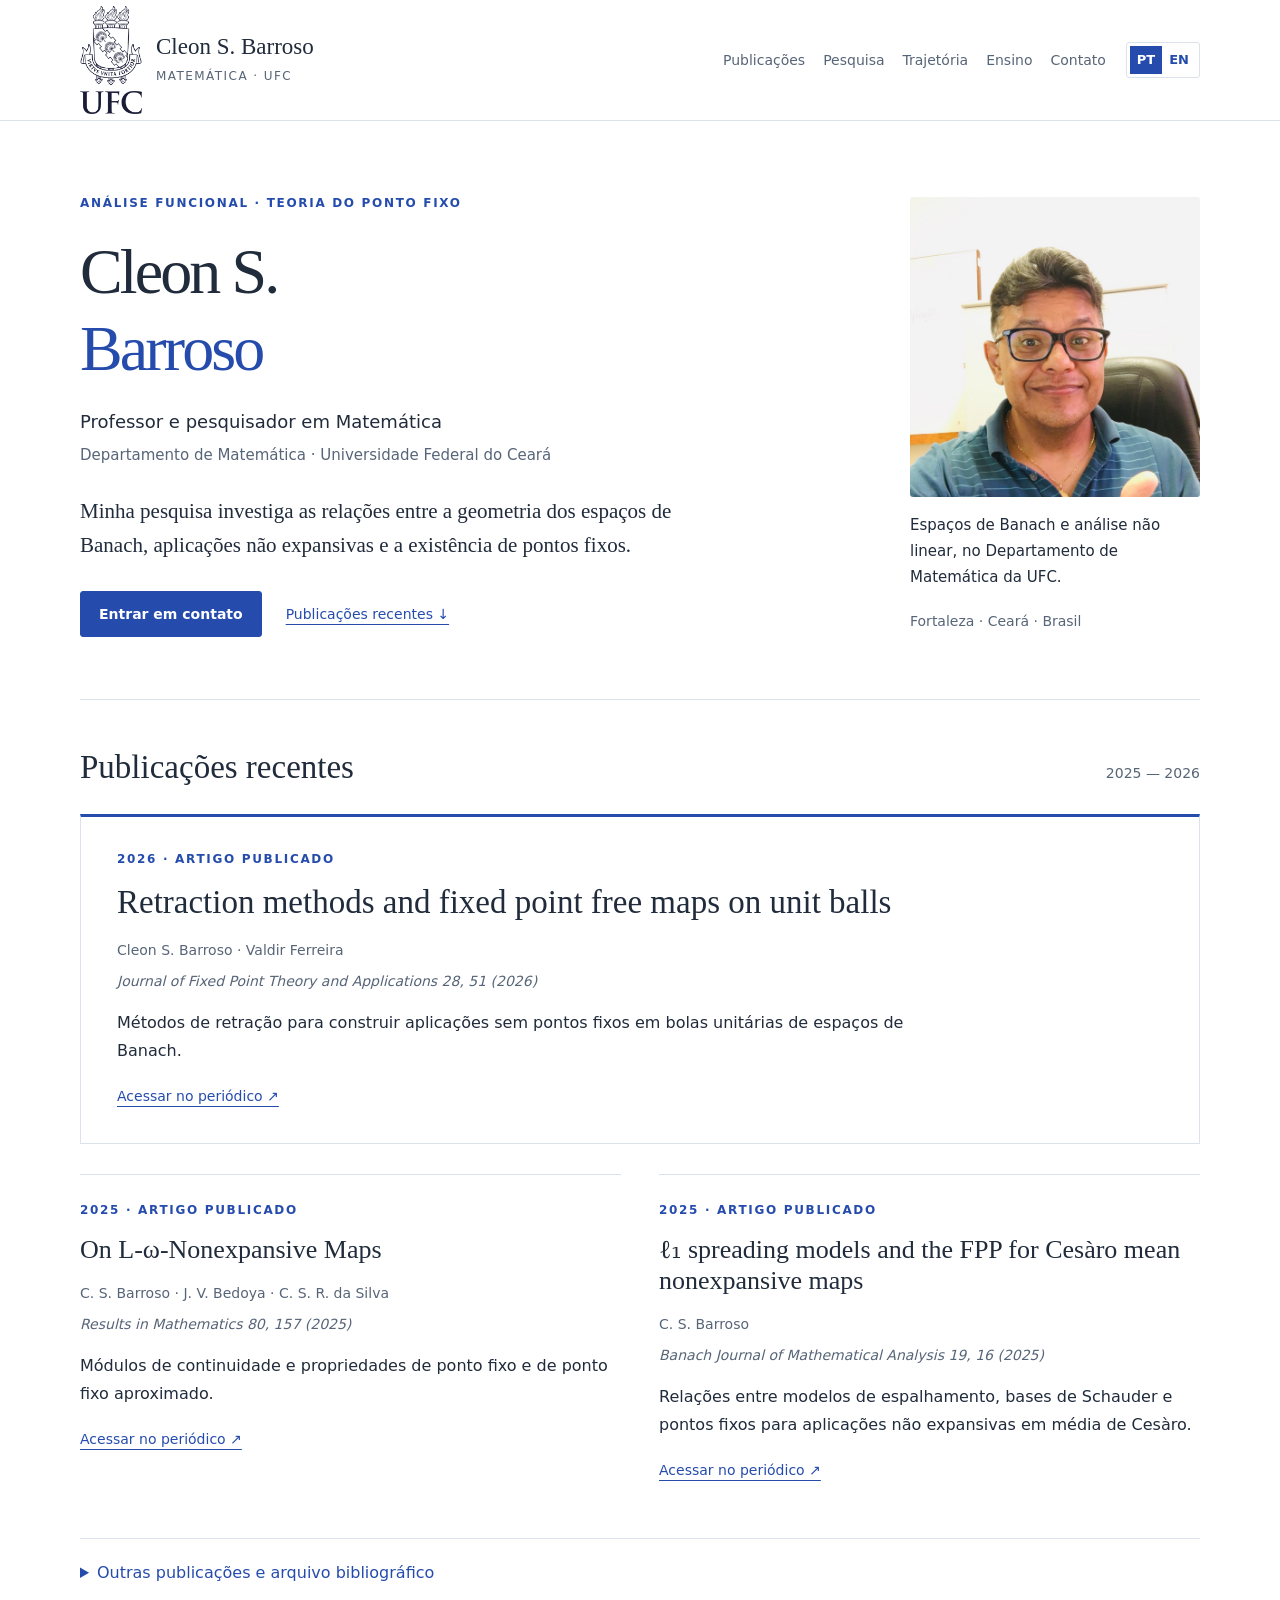
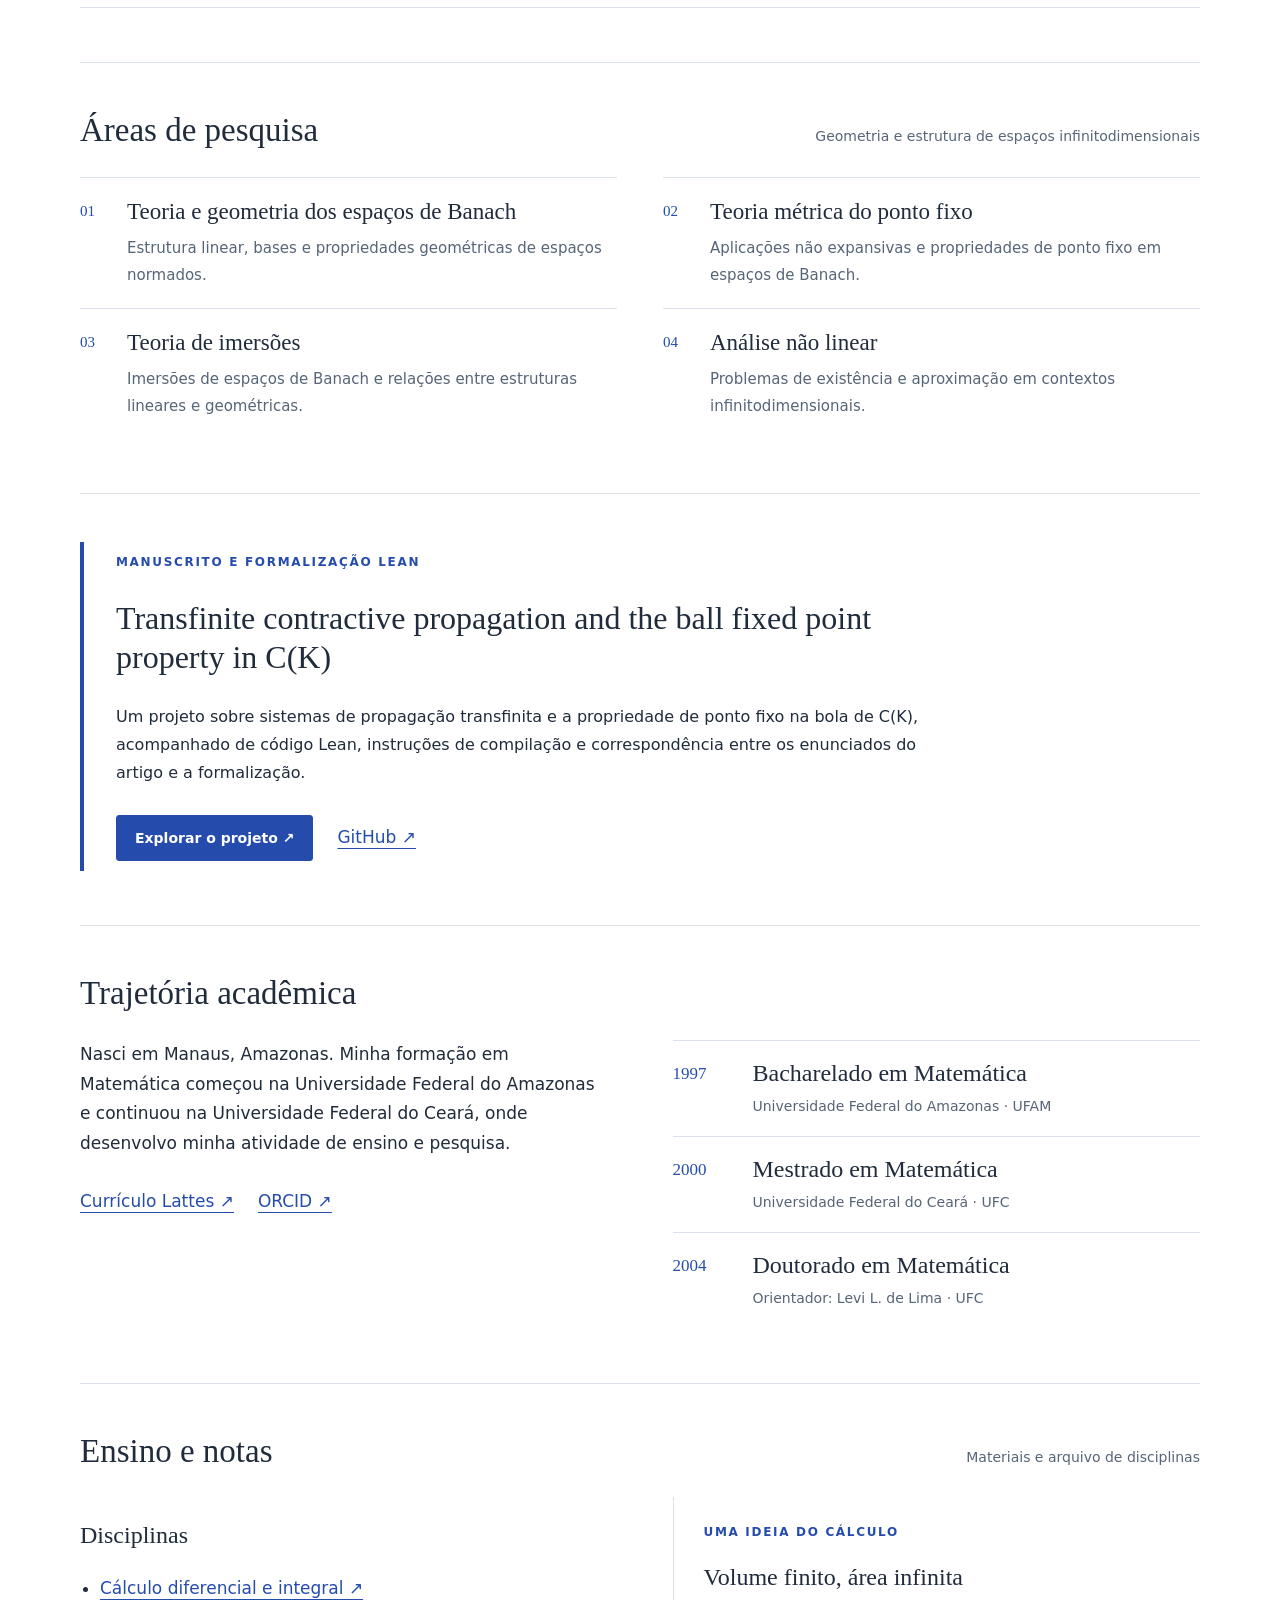
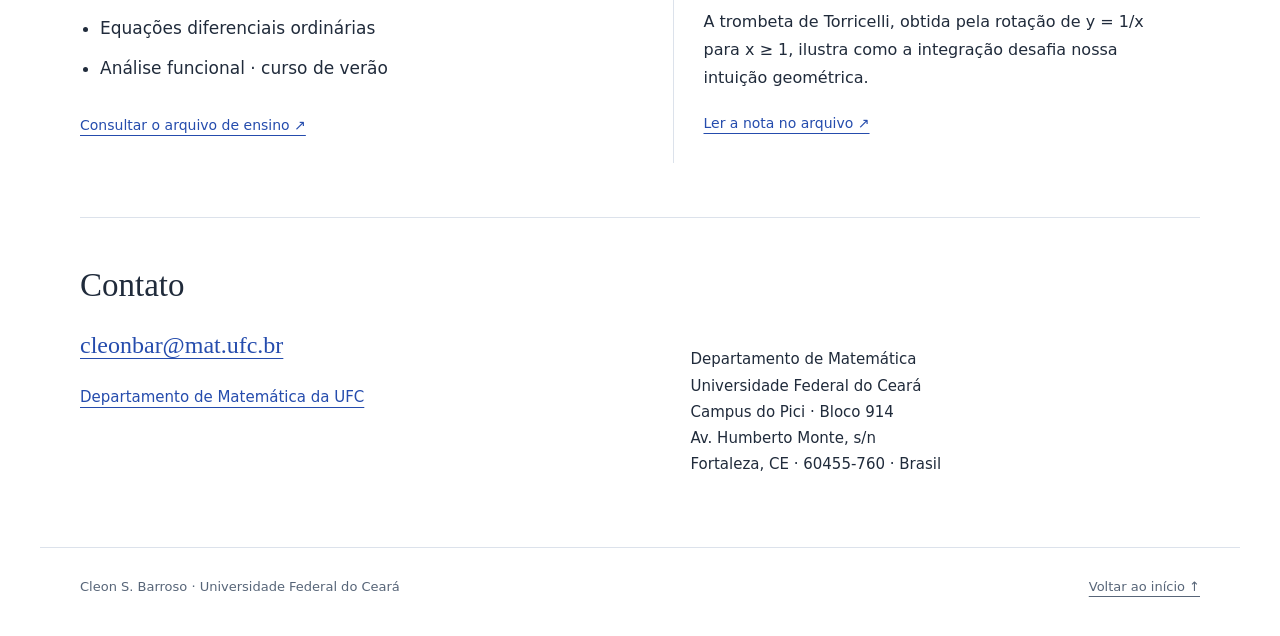
==== index.html @ ca0d613f "Publish bilingual academic homepage" ====
<!doctype html>
<html lang="pt-BR"><head><meta charset="utf-8"><meta name="viewport" content="width=device-width,initial-scale=1">
<title>Cleon S. Barroso · Universidade Federal do Ceará</title><meta name="description" content="Minha pesquisa investiga as relações entre a geometria dos espaços de Banach, aplicações não expansivas e a existência de pontos fixos."><meta name="color-scheme" content="light">
<link rel="icon" type="image/svg+xml" href="data:image/svg+xml,%3Csvg xmlns='http://www.w3.org/2000/svg' viewBox='0 0 64 64'%3E%3Crect width='64' height='64' rx='4' fill='%23254cad'/%3E%3Ctext x='32' y='46' text-anchor='middle' font-family='Georgia,serif' font-size='44' fill='white'%3EC%3C/text%3E%3C/svg%3E">
<link rel="stylesheet" href="styles.css"></head><body id="top"><a class="skip" href="#main">Ir para o conteúdo</a>
<header class="site-header"><div class="wrap header-inner"><a class="brand" href="#top"><img class="ufc-crest" src="ufc-official.png" alt="Brasão da Universidade Federal do Ceará" width="448" height="783"><span><strong>Cleon S. Barroso</strong><small>MATEMÁTICA · UFC</small></span></a><div class="nav-group"><nav aria-label="Navegação principal"><a href="#publications">Publicações</a><a href="#research">Pesquisa</a><a href="#about">Trajetória</a><a href="#teaching">Ensino</a><a href="#contact">Contato</a></nav><div class="languages" aria-label="Idioma"><a href="index.html" lang="pt" hreflang="pt" aria-current="page" >PT</a><a href="en.html" lang="en" hreflang="en" >EN</a></div></div></div></header>
<main class="wrap" id="main"><section class="hero"><div><p class="eyebrow">Análise funcional · Teoria do ponto fixo</p><h1>Cleon S.<br><span class="surname">Barroso</span></h1><p class="role">Professor e pesquisador em Matemática</p><p class="affiliation">Departamento de Matemática · Universidade Federal do Ceará</p><p class="intro">Minha pesquisa investiga as relações entre a geometria dos espaços de Banach, aplicações não expansivas e a existência de pontos fixos.</p><div class="actions"><a class="button primary" href="mailto:cleonbar@mat.ufc.br">Entrar em contato</a><a class="text-link" href="#publications">Publicações recentes ↓</a></div></div><aside class="profile-aside"><img class="portrait" src="portrait.jpg" width="1280" height="1654" alt="Cleon S. Barroso"><p class="portrait-caption">Espaços de Banach e análise não linear, no Departamento de Matemática da UFC.</p><p class="location">Fortaleza · Ceará · Brasil</p></aside></section>
<section class="section" id="publications"><div class="section-top"><h2>Publicações recentes</h2><p>2025 — 2026</p></div><div class="papers"><article class="paper lead-paper"><p class="eyebrow">2026 · Artigo publicado</p><h3 lang="en"><a href="https://doi.org/10.1007/s11784-026-01310-x">Retraction methods and fixed point free maps on unit balls</a></h3><p class="authors">Cleon S. Barroso · Valdir Ferreira</p><p class="journal">Journal of Fixed Point Theory and Applications 28, 51 (2026)</p><p class="paper-description">Métodos de retração para construir aplicações sem pontos fixos em bolas unitárias de espaços de Banach.</p><a class="text-link" href="https://doi.org/10.1007/s11784-026-01310-x">Acessar no periódico ↗</a></article><article class="paper "><p class="eyebrow">2025 · Artigo publicado</p><h3 lang="en"><a href="https://doi.org/10.1007/s00025-025-02475-6">On L-ω-Nonexpansive Maps</a></h3><p class="authors">C. S. Barroso · J. V. Bedoya · C. S. R. da Silva</p><p class="journal">Results in Mathematics 80, 157 (2025)</p><p class="paper-description">Módulos de continuidade e propriedades de ponto fixo e de ponto fixo aproximado.</p><a class="text-link" href="https://doi.org/10.1007/s00025-025-02475-6">Acessar no periódico ↗</a></article><article class="paper "><p class="eyebrow">2025 · Artigo publicado</p><h3 lang="en"><a href="https://doi.org/10.1007/s43037-025-00405-w">ℓ₁ spreading models and the FPP for Cesàro mean nonexpansive maps</a></h3><p class="authors">C. S. Barroso</p><p class="journal">Banach Journal of Mathematical Analysis 19, 16 (2025)</p><p class="paper-description">Relações entre modelos de espalhamento, bases de Schauder e pontos fixos para aplicações não expansivas em média de Cesàro.</p><a class="text-link" href="https://doi.org/10.1007/s43037-025-00405-w">Acessar no periódico ↗</a></article></div><details class="archive"><summary>Outras publicações e arquivo bibliográfico</summary><div class="archive-body"><p lang="en"><strong>Hölder-contractive mappings, nonlinear extension problem and fixed point free results.</strong><br>Cleon S. Barroso · Journal of Mathematical Analysis and Applications 528, 127521 (2023).</p><p lang="en"><strong>Basis selection and fixed point results for affine mappings.</strong><br>Cleon S. Barroso · Torrey M. Gallagher · Journal of Fixed Point Theory and Applications 24, 67 (2022).</p><p lang="en"><strong>Isometric embedding of Banach spaces under optimal projection constants.</strong><br>Cleon S. Barroso · Bulletin des Sciences Mathématiques 168, 102968 (2021).</p><p lang="en"><strong>Weak compactness and fixed point property for affine bi-Lipschitz maps.</strong><br>Cleon S. Barroso · Valdir Ferreira · Journal of Mathematical Analysis and Applications 494, 124647 (2021).</p><div class="actions"><a href="https://pgmat.ufc.br/en/publications/">Registro de publicações da UFC ↗</a><a href="https://sites.google.com/a/mat.ufc.br/cleon-s-barroso/home/Publications/selected-papers">Publicações selecionadas · arquivo anterior ↗</a></div></div></details></section>
<section class="section" id="research"><div class="section-top"><h2>Áreas de pesquisa</h2><p>Geometria e estrutura de espaços infinitodimensionais</p></div><div class="research-grid"><article class="research-item"><span class="number">01</span><div><h3>Teoria e geometria dos espaços de Banach</h3><p>Estrutura linear, bases e propriedades geométricas de espaços normados.</p></div></article><article class="research-item"><span class="number">02</span><div><h3>Teoria métrica do ponto fixo</h3><p>Aplicações não expansivas e propriedades de ponto fixo em espaços de Banach.</p></div></article><article class="research-item"><span class="number">03</span><div><h3>Teoria de imersões</h3><p>Imersões de espaços de Banach e relações entre estruturas lineares e geométricas.</p></div></article><article class="research-item"><span class="number">04</span><div><h3>Análise não linear</h3><p>Problemas de existência e aproximação em contextos infinitodimensionais.</p></div></article></div></section>
<section class="section" id="projects"><div class="project"><p class="eyebrow">Manuscrito e formalização Lean</p><h2 lang="en">Transfinite contractive propagation and the ball fixed point property in C(K)</h2><p>Um projeto sobre sistemas de propagação transfinita e a propriedade de ponto fixo na bola de C(K), acompanhado de código Lean, instruções de compilação e correspondência entre os enunciados do artigo e a formalização.</p><div class="actions"><a class="button primary" href="https://cleon-sb.github.io/ball-fixed-point-property-ck-spaces/">Explorar o projeto ↗</a><a href="https://github.com/Cleon-SB/ball-fixed-point-property-ck-spaces">GitHub ↗</a></div></div></section>
<section class="section" id="about"><div class="section-top"><h2>Trajetória acadêmica</h2></div><div class="about-grid"><div><p class="bio">Nasci em Manaus, Amazonas. Minha formação em Matemática começou na Universidade Federal do Amazonas e continuou na Universidade Federal do Ceará, onde desenvolvo minha atividade de ensino e pesquisa.</p><div class="actions"><a href="https://sites.google.com/a/mat.ufc.br/cleon-s-barroso/home/cv">Currículo Lattes ↗</a><a href="https://orcid.org/0000-0003-2401-9200">ORCID ↗</a></div></div><div><div class="degree"><span>1997</span><div><h3>Bacharelado em Matemática</h3><p>Universidade Federal do Amazonas · UFAM</p></div></div><div class="degree"><span>2000</span><div><h3>Mestrado em Matemática</h3><p>Universidade Federal do Ceará · UFC</p></div></div><div class="degree"><span>2004</span><div><h3>Doutorado em Matemática</h3><p>Orientador: Levi L. de Lima · UFC</p></div></div></div></div></section>
<section class="section" id="teaching"><div class="section-top"><h2>Ensino e notas</h2><p>Materiais e arquivo de disciplinas</p></div><div class="about-grid"><div><h3>Disciplinas</h3><ul class="courses"><li><a href="https://sites.google.com/a/mat.ufc.br/cleon-s-barroso/home/Teaching/integral-and-differential-calculus">Cálculo diferencial e integral ↗</a></li><li>Equações diferenciais ordinárias</li><li>Análise funcional · curso de verão</li></ul><a class="text-link" href="https://sites.google.com/a/mat.ufc.br/cleon-s-barroso/home/Teaching">Consultar o arquivo de ensino ↗</a></div><div class="teaching-note"><p class="eyebrow">Uma ideia do cálculo</p><h3>Volume finito, área infinita</h3><p>A trombeta de Torricelli, obtida pela rotação de y = 1/x para x ≥ 1, ilustra como a integração desafia nossa intuição geométrica.</p><a class="text-link" href="https://sites.google.com/a/mat.ufc.br/cleon-s-barroso/home/Teaching">Ler a nota no arquivo ↗</a></div></div></section>
<section class="section" id="contact"><div class="section-top"><h2>Contato</h2></div><div class="contact-grid"><div><h3><a href="mailto:cleonbar@mat.ufc.br">cleonbar@mat.ufc.br</a></h3><p><a href="https://matematica.ufc.br/">Departamento de Matemática da UFC</a></p></div><p>Departamento de Matemática<br>Universidade Federal do Ceará<br>Campus do Pici · Bloco 914<br>Av. Humberto Monte, s/n<br>Fortaleza, CE · 60455-760 · Brasil</p></div></section></main>
<footer class="wrap footer"><p>Cleon S. Barroso · Universidade Federal do Ceará</p><a href="#top">Voltar ao início ↑</a></footer></body></html>
---- styles.css ----
:root{--blue:#254cad;--ink:#202b3b;--muted:#576578;--line:#dce2eb;--wash:#f5f7fb;--serif:Georgia,'Times New Roman',serif;--sans:system-ui,-apple-system,'Segoe UI',sans-serif}*{box-sizing:border-box}html{scroll-behavior:smooth;scroll-padding-top:2rem}body{margin:0;color:var(--ink);background:#fff;font:17px/1.75 var(--sans)}a{color:var(--blue);text-underline-offset:5px;text-decoration-thickness:1px}a:hover{text-decoration-thickness:2px}a:focus-visible,button:focus-visible,summary:focus-visible{outline:3px solid #b47715;outline-offset:5px}button,input{font:inherit}.skip{position:absolute;top:-100px;left:20px;background:white;z-index:20;padding:12px}.skip:focus{top:10px}.wrap{max-width:1200px;margin:auto;padding-inline:40px}.site-header{border-top:5px solid var(--blue);border-bottom:1px solid var(--line)}.header-inner{display:flex;align-items:center;justify-content:space-between;gap:30px;min-height:108px}.brand{color:var(--ink);text-decoration:none;display:flex;align-items:center;gap:14px}.monogram{display:grid;place-items:center;width:44px;height:48px;background:var(--blue);color:#fff;font:24px var(--serif)}.brand strong{font:23px/1.2 var(--serif);display:block}.brand small{display:block;font-size:12px;color:var(--muted);letter-spacing:.12em;margin-top:6px}.nav-group,nav{display:flex;align-items:center;gap:26px}nav a{font-size:14px;text-decoration:none;color:var(--muted)}nav a:hover{color:var(--blue)}.languages{display:flex;gap:0;border:1px solid var(--line);padding:3px;border-radius:3px}.languages a{font-size:13px;font-weight:600;text-decoration:none;padding:3px 7px}.languages a[aria-current=page]{background:var(--blue);color:white}.hero{display:grid;grid-template-columns:minmax(0,1fr) 290px;gap:70px;align-items:center;padding-block:72px 62px}.eyebrow{font-size:12px;letter-spacing:.14em;text-transform:uppercase;color:var(--blue);margin:0 0 20px;font-weight:600}h1,h2,h3{font-family:var(--serif);font-weight:400;line-height:1.2}h1{font-size:clamp(2.8rem,5vw,4.5rem);letter-spacing:-.045em;margin:0 0 18px;max-width:700px}h1 .surname{color:var(--blue)}.role{font-size:18px;margin-bottom:5px}.affiliation{color:var(--muted);font-size:15px;margin-top:0}.intro{font:21px/1.6 var(--serif);max-width:620px;margin:27px 0}.actions{display:flex;flex-wrap:wrap;gap:16px 24px;align-items:center;margin-top:28px}.button{display:inline-flex;align-items:center;gap:12px;border:1px solid var(--blue);padding:10px 18px;text-decoration:none;border-radius:3px;font-size:14px;font-weight:600}.button.primary{background:var(--blue);color:white}.text-link{font-size:14px}.profile-aside{border-left:1px solid var(--line);padding-left:28px}.profile-aside .location{font-size:14px;color:var(--muted);margin:18px 0 0}.profile-aside h2{font-size:25px;line-height:1.4;color:var(--blue)}.profile-aside p{font-size:15px}.section{border-top:1px solid var(--line);padding-block:48px 54px}.section-top{display:flex;align-items:baseline;justify-content:space-between;gap:24px;margin-bottom:26px}.section-top h2{font-size:33px;margin:0}.section-top p{font-size:14px;color:var(--muted);margin:0}.research-grid{display:grid;grid-template-columns:1fr 1fr;gap:0 46px}.research-item{display:grid;grid-template-columns:35px 1fr;gap:12px;padding:20px 0;border-top:1px solid var(--line)}.research-item .number{font:15px var(--serif);color:var(--blue);padding-top:5px}.research-item h3{font-size:23px;margin:0 0 10px}.research-item p{font-size:15px;color:var(--muted);margin:0}.contact-grid{display:grid;grid-template-columns:1.1fr 1fr;gap:50px}.contact-grid h3{font-size:24px;margin-top:0}.contact-grid p{font-size:15px}.footer{border-top:1px solid var(--line);padding-block:28px 38px;display:flex;justify-content:space-between;gap:24px;font-size:13px;color:var(--muted)}.footer p{margin:0}.footer a{color:var(--muted)}
@media(max-width:1000px){.header-inner{align-items:flex-start;padding-block:24px}.nav-group{align-items:flex-end;gap:20px}nav{gap:17px;flex-wrap:wrap;justify-content:flex-end}.hero{gap:35px;grid-template-columns:minmax(0,1fr) 240px}.wrap{padding-inline:30px}}
@media(max-width:700px){.wrap{padding-inline:22px}.header-inner{flex-direction:column;gap:24px}.nav-group{width:100%;justify-content:space-between;align-items:center;gap:12px}nav{gap:9px 17px;justify-content:flex-start}.brand strong{font-size:22px}.hero{grid-template-columns:1fr;padding-block:42px;gap:24px}h1{font-size:3rem}.intro{font-size:20px}.profile-aside{padding:20px 0 0;border-left:0;border-top:1px solid var(--line)}.research-grid,.contact-grid{grid-template-columns:1fr;gap:20px}.section-top{display:block}.section-top h2{font-size:29px;margin-bottom:10px}.section{padding-block:35px}.footer{flex-direction:column;gap:8px}}
.portrait{width:100%;height:300px;object-fit:cover;object-position:center 36%;display:block;border-radius:3px}.profile-aside{border:0;padding:0}.portrait-caption{margin-bottom:0}.papers{display:grid;grid-template-columns:1fr 1fr;gap:30px 38px}.paper{padding:25px 0;border-top:1px solid var(--line)}.paper h3{font-size:26px;margin:0 0 16px}.paper h3 a{text-decoration:none;color:var(--ink)}.paper h3 a:hover{color:var(--blue);text-decoration:underline}.paper .eyebrow{margin-bottom:13px}.lead-paper{grid-column:1/-1;background:var(--wash);border-top:3px solid var(--blue);padding:32px 36px}.lead-paper h3{font-size:33px;max-width:800px}.authors,.journal{font-size:14px;margin:6px 0;color:var(--muted)}.journal{font-style:italic}.paper-description{font-size:16px;max-width:790px}.archive{margin-top:28px;border-block:1px solid var(--line)}.archive summary{padding:20px 0;cursor:pointer;color:var(--blue);font-size:16px}.archive-body{font-size:15px;padding:0 0 25px}.archive-body>p{padding-bottom:16px;border-bottom:1px solid var(--line)}.project{border-left:4px solid var(--blue);padding:10px 32px}.project h2{font-size:32px;max-width:850px}.project>p:not(.eyebrow){max-width:850px;font-size:16px}.about-grid{display:grid;grid-template-columns:1fr 1fr;gap:65px}.bio{margin-top:0}.degree{display:grid;grid-template-columns:60px 1fr;gap:20px;border-top:1px solid var(--line);padding:18px 0}.degree>span{color:var(--blue);font-family:var(--serif)}.degree h3{font-size:22px;margin:0 0 6px}.degree p{font-size:14px;color:var(--muted);margin:0}.courses{padding-left:20px}.courses li{padding-bottom:10px}.about-grid h3{font-size:24px}.teaching-note{background:var(--wash);padding:25px 30px}.teaching-note h3{margin:12px 0}.teaching-note p:not(.eyebrow){font-size:16px}.header-inner{gap:20px}nav{gap:18px}.nav-group{gap:20px}
@media(max-width:1000px){.header-inner{flex-wrap:wrap}.nav-group{width:100%;justify-content:space-between}.about-grid{gap:30px}}
@media(max-width:700px){.papers,.about-grid{grid-template-columns:1fr}.lead-paper{padding:24px}.lead-paper h3{font-size:27px}.paper h3{font-size:25px}.portrait{max-width:220px;height:240px}.profile-aside{display:none}.project{padding:5px 20px}.project h2{font-size:27px}.nav-group{align-items:flex-start}.contact-grid h3{font-size:21px}.languages{flex-shrink:0}}
:root{--wash:#fff}.site-header{border-top:0;background:#fff}.ufc-crest{width:62px;height:auto;display:block;}.header-inner{min-height:120px}.lead-paper{background:#fff;border:1px solid var(--line);border-top:3px solid var(--blue)}.teaching-note{background:#fff;border-left:1px solid var(--line)}
@media(prefers-reduced-motion:reduce){html{scroll-behavior:auto}}@media print{.site-header,.languages,.actions{display:none}.wrap{max-width:none;padding:0}.section{break-inside:avoid}.hero{padding-block:0 24px}a{color:inherit}}
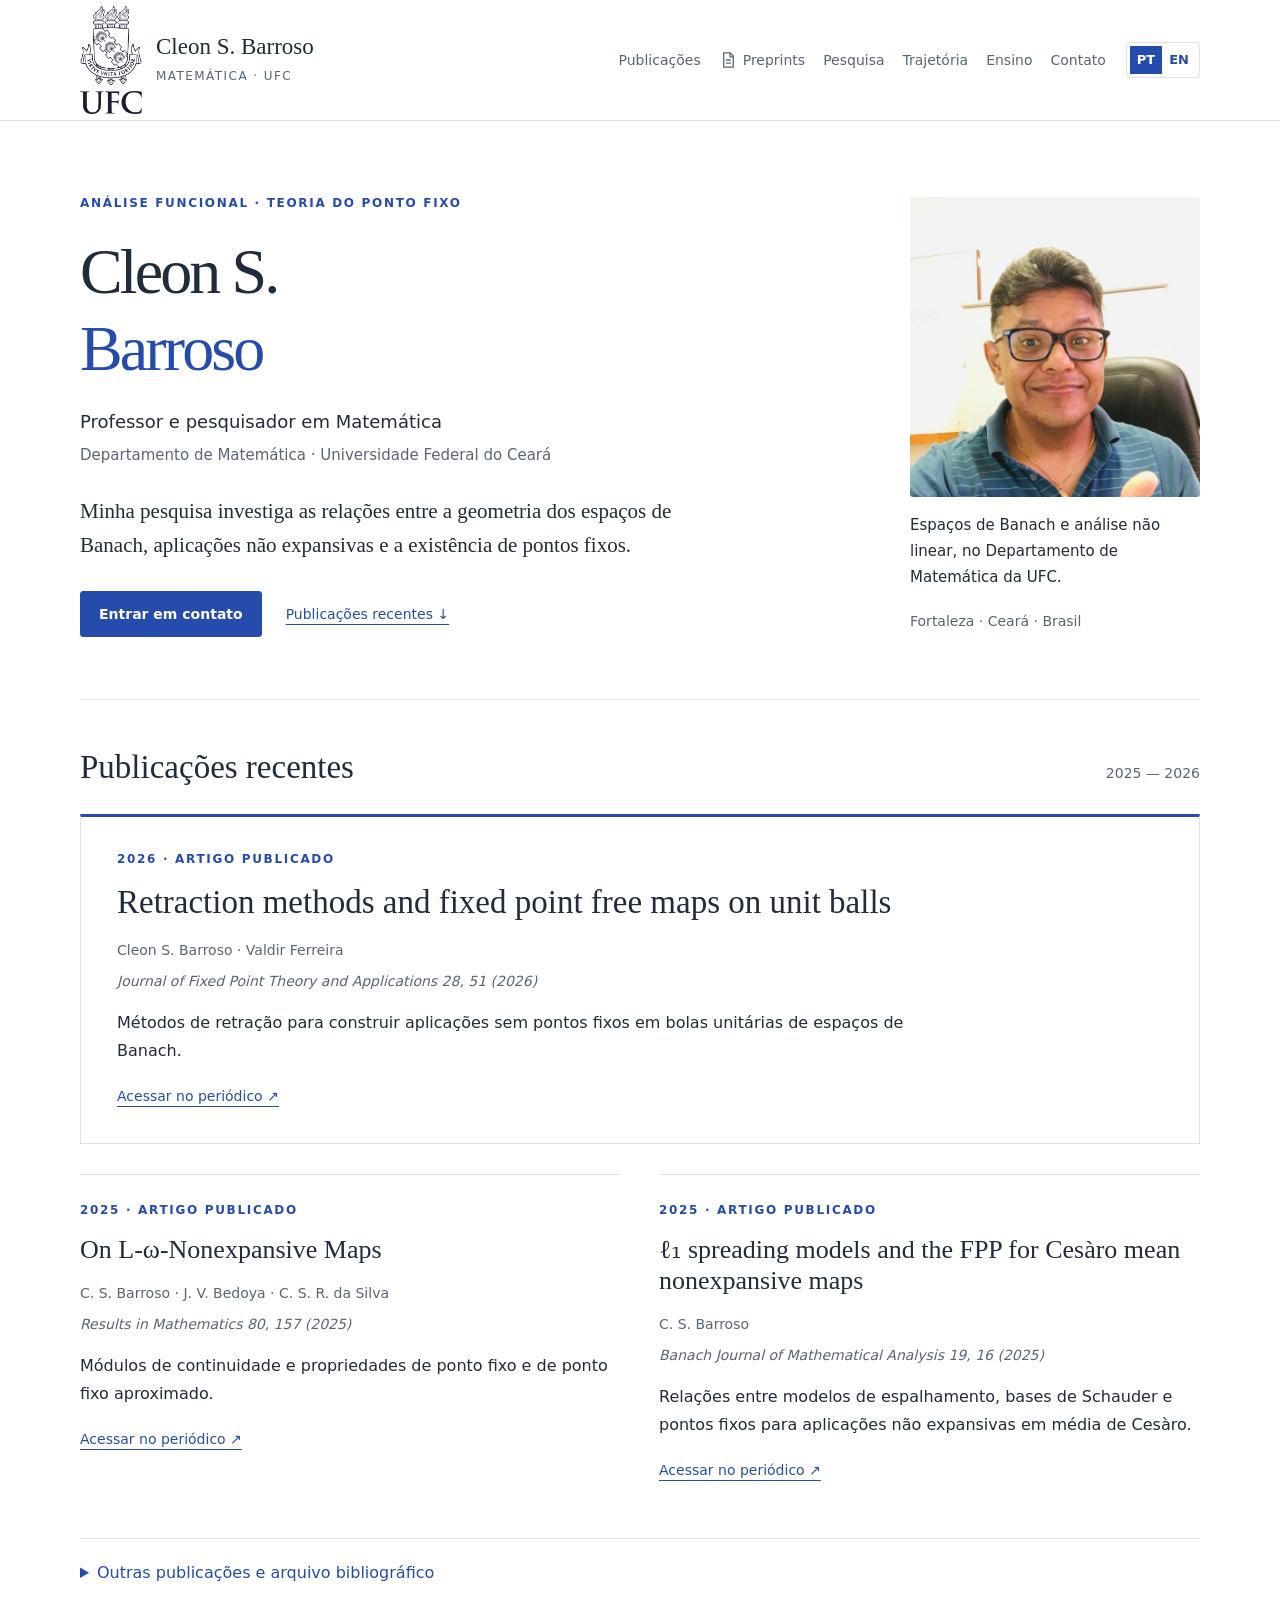
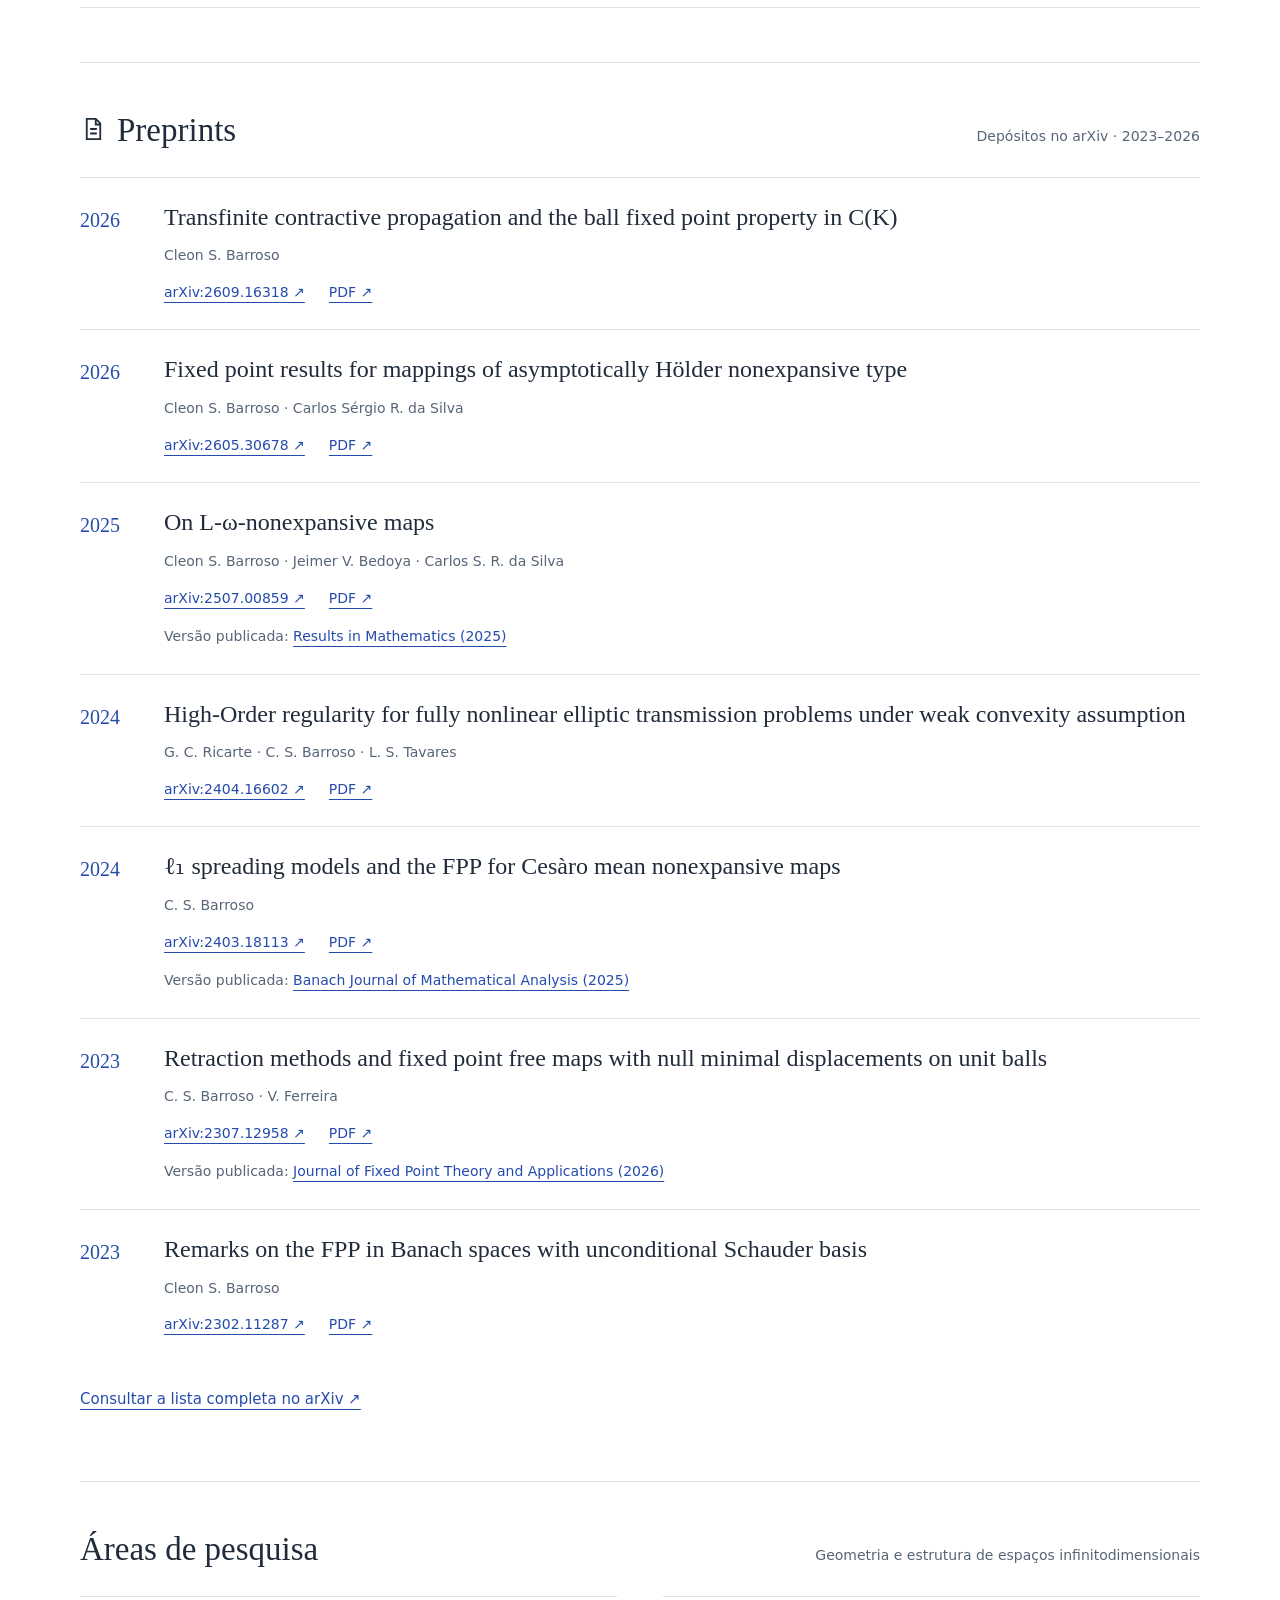
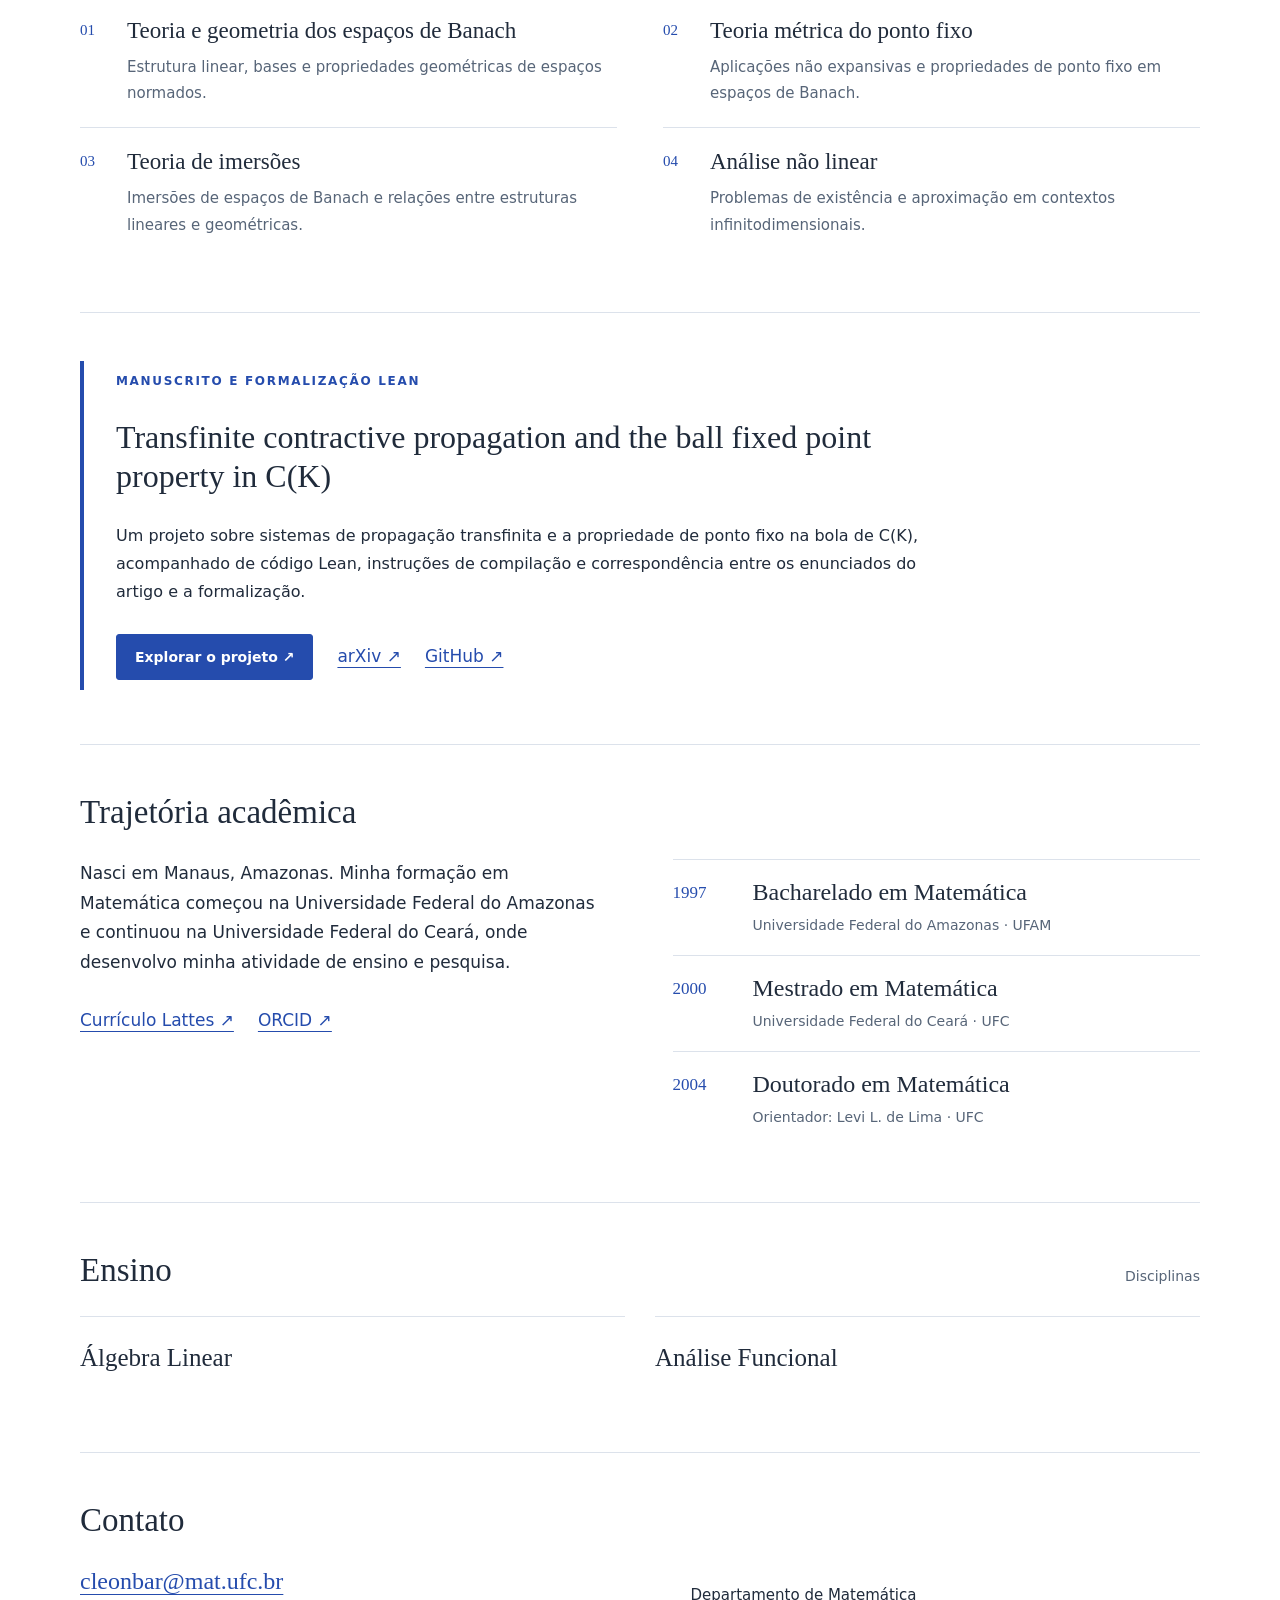
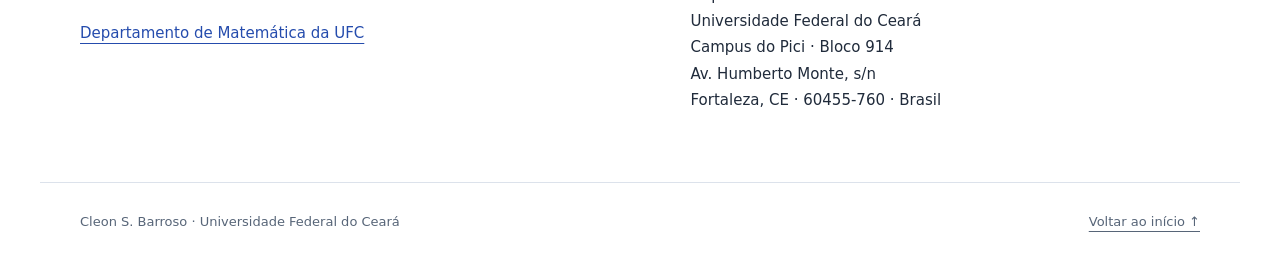
==== commit 0c72d187: "Update courses, add arXiv preprints and remove legacy-site links" ====
--- a/index.html
+++ b/index.html
@@ -3,12 +3,13 @@
 <title>Cleon S. Barroso · Universidade Federal do Ceará</title><meta name="description" content="Minha pesquisa investiga as relações entre a geometria dos espaços de Banach, aplicações não expansivas e a existência de pontos fixos."><meta name="color-scheme" content="light">
 <link rel="icon" type="image/svg+xml" href="data:image/svg+xml,%3Csvg xmlns='http://www.w3.org/2000/svg' viewBox='0 0 64 64'%3E%3Crect width='64' height='64' rx='4' fill='%23254cad'/%3E%3Ctext x='32' y='46' text-anchor='middle' font-family='Georgia,serif' font-size='44' fill='white'%3EC%3C/text%3E%3C/svg%3E">
 <link rel="stylesheet" href="styles.css"></head><body id="top"><a class="skip" href="#main">Ir para o conteúdo</a>
-<header class="site-header"><div class="wrap header-inner"><a class="brand" href="#top"><img class="ufc-crest" src="ufc-official.png" alt="Brasão da Universidade Federal do Ceará" width="448" height="783"><span><strong>Cleon S. Barroso</strong><small>MATEMÁTICA · UFC</small></span></a><div class="nav-group"><nav aria-label="Navegação principal"><a href="#publications">Publicações</a><a href="#research">Pesquisa</a><a href="#about">Trajetória</a><a href="#teaching">Ensino</a><a href="#contact">Contato</a></nav><div class="languages" aria-label="Idioma"><a href="index.html" lang="pt" hreflang="pt" aria-current="page" >PT</a><a href="en.html" lang="en" hreflang="en" >EN</a></div></div></div></header>
+<header class="site-header"><div class="wrap header-inner"><a class="brand" href="#top"><img class="ufc-crest" src="ufc-official.png" alt="Brasão da Universidade Federal do Ceará" width="448" height="783"><span><strong>Cleon S. Barroso</strong><small>MATEMÁTICA · UFC</small></span></a><div class="nav-group"><nav aria-label="Navegação principal"><a href="#publications">Publicações</a><a class="preprint-nav" href="#preprints"><svg class="preprint-icon" viewBox="0 0 24 24" fill="none" stroke="currentColor" stroke-width="1.6" aria-hidden="true"><path d="M6 3h8l4 4v14H6z"/><path d="M14 3v5h4M9 12h6M9 16h6"/></svg>Preprints</a><a href="#research">Pesquisa</a><a href="#about">Trajetória</a><a href="#teaching">Ensino</a><a href="#contact">Contato</a></nav><div class="languages" aria-label="Idioma"><a href="index.html" lang="pt" hreflang="pt" aria-current="page" >PT</a><a href="en.html" lang="en" hreflang="en" >EN</a></div></div></div></header>
 <main class="wrap" id="main"><section class="hero"><div><p class="eyebrow">Análise funcional · Teoria do ponto fixo</p><h1>Cleon S.<br><span class="surname">Barroso</span></h1><p class="role">Professor e pesquisador em Matemática</p><p class="affiliation">Departamento de Matemática · Universidade Federal do Ceará</p><p class="intro">Minha pesquisa investiga as relações entre a geometria dos espaços de Banach, aplicações não expansivas e a existência de pontos fixos.</p><div class="actions"><a class="button primary" href="mailto:cleonbar@mat.ufc.br">Entrar em contato</a><a class="text-link" href="#publications">Publicações recentes ↓</a></div></div><aside class="profile-aside"><img class="portrait" src="portrait.jpg" width="1280" height="1654" alt="Cleon S. Barroso"><p class="portrait-caption">Espaços de Banach e análise não linear, no Departamento de Matemática da UFC.</p><p class="location">Fortaleza · Ceará · Brasil</p></aside></section>
-<section class="section" id="publications"><div class="section-top"><h2>Publicações recentes</h2><p>2025 — 2026</p></div><div class="papers"><article class="paper lead-paper"><p class="eyebrow">2026 · Artigo publicado</p><h3 lang="en"><a href="https://doi.org/10.1007/s11784-026-01310-x">Retraction methods and fixed point free maps on unit balls</a></h3><p class="authors">Cleon S. Barroso · Valdir Ferreira</p><p class="journal">Journal of Fixed Point Theory and Applications 28, 51 (2026)</p><p class="paper-description">Métodos de retração para construir aplicações sem pontos fixos em bolas unitárias de espaços de Banach.</p><a class="text-link" href="https://doi.org/10.1007/s11784-026-01310-x">Acessar no periódico ↗</a></article><article class="paper "><p class="eyebrow">2025 · Artigo publicado</p><h3 lang="en"><a href="https://doi.org/10.1007/s00025-025-02475-6">On L-ω-Nonexpansive Maps</a></h3><p class="authors">C. S. Barroso · J. V. Bedoya · C. S. R. da Silva</p><p class="journal">Results in Mathematics 80, 157 (2025)</p><p class="paper-description">Módulos de continuidade e propriedades de ponto fixo e de ponto fixo aproximado.</p><a class="text-link" href="https://doi.org/10.1007/s00025-025-02475-6">Acessar no periódico ↗</a></article><article class="paper "><p class="eyebrow">2025 · Artigo publicado</p><h3 lang="en"><a href="https://doi.org/10.1007/s43037-025-00405-w">ℓ₁ spreading models and the FPP for Cesàro mean nonexpansive maps</a></h3><p class="authors">C. S. Barroso</p><p class="journal">Banach Journal of Mathematical Analysis 19, 16 (2025)</p><p class="paper-description">Relações entre modelos de espalhamento, bases de Schauder e pontos fixos para aplicações não expansivas em média de Cesàro.</p><a class="text-link" href="https://doi.org/10.1007/s43037-025-00405-w">Acessar no periódico ↗</a></article></div><details class="archive"><summary>Outras publicações e arquivo bibliográfico</summary><div class="archive-body"><p lang="en"><strong>Hölder-contractive mappings, nonlinear extension problem and fixed point free results.</strong><br>Cleon S. Barroso · Journal of Mathematical Analysis and Applications 528, 127521 (2023).</p><p lang="en"><strong>Basis selection and fixed point results for affine mappings.</strong><br>Cleon S. Barroso · Torrey M. Gallagher · Journal of Fixed Point Theory and Applications 24, 67 (2022).</p><p lang="en"><strong>Isometric embedding of Banach spaces under optimal projection constants.</strong><br>Cleon S. Barroso · Bulletin des Sciences Mathématiques 168, 102968 (2021).</p><p lang="en"><strong>Weak compactness and fixed point property for affine bi-Lipschitz maps.</strong><br>Cleon S. Barroso · Valdir Ferreira · Journal of Mathematical Analysis and Applications 494, 124647 (2021).</p><div class="actions"><a href="https://pgmat.ufc.br/en/publications/">Registro de publicações da UFC ↗</a><a href="https://sites.google.com/a/mat.ufc.br/cleon-s-barroso/home/Publications/selected-papers">Publicações selecionadas · arquivo anterior ↗</a></div></div></details></section>
+<section class="section" id="publications"><div class="section-top"><h2>Publicações recentes</h2><p>2025 — 2026</p></div><div class="papers"><article class="paper lead-paper"><p class="eyebrow">2026 · Artigo publicado</p><h3 lang="en"><a href="https://doi.org/10.1007/s11784-026-01310-x">Retraction methods and fixed point free maps on unit balls</a></h3><p class="authors">Cleon S. Barroso · Valdir Ferreira</p><p class="journal">Journal of Fixed Point Theory and Applications 28, 51 (2026)</p><p class="paper-description">Métodos de retração para construir aplicações sem pontos fixos em bolas unitárias de espaços de Banach.</p><a class="text-link" href="https://doi.org/10.1007/s11784-026-01310-x">Acessar no periódico ↗</a></article><article class="paper "><p class="eyebrow">2025 · Artigo publicado</p><h3 lang="en"><a href="https://doi.org/10.1007/s00025-025-02475-6">On L-ω-Nonexpansive Maps</a></h3><p class="authors">C. S. Barroso · J. V. Bedoya · C. S. R. da Silva</p><p class="journal">Results in Mathematics 80, 157 (2025)</p><p class="paper-description">Módulos de continuidade e propriedades de ponto fixo e de ponto fixo aproximado.</p><a class="text-link" href="https://doi.org/10.1007/s00025-025-02475-6">Acessar no periódico ↗</a></article><article class="paper "><p class="eyebrow">2025 · Artigo publicado</p><h3 lang="en"><a href="https://doi.org/10.1007/s43037-025-00405-w">ℓ₁ spreading models and the FPP for Cesàro mean nonexpansive maps</a></h3><p class="authors">C. S. Barroso</p><p class="journal">Banach Journal of Mathematical Analysis 19, 16 (2025)</p><p class="paper-description">Relações entre modelos de espalhamento, bases de Schauder e pontos fixos para aplicações não expansivas em média de Cesàro.</p><a class="text-link" href="https://doi.org/10.1007/s43037-025-00405-w">Acessar no periódico ↗</a></article></div><details class="archive"><summary>Outras publicações e arquivo bibliográfico</summary><div class="archive-body"><p lang="en"><strong>Hölder-contractive mappings, nonlinear extension problem and fixed point free results.</strong><br>Cleon S. Barroso · Journal of Mathematical Analysis and Applications 528, 127521 (2023).</p><p lang="en"><strong>Basis selection and fixed point results for affine mappings.</strong><br>Cleon S. Barroso · Torrey M. Gallagher · Journal of Fixed Point Theory and Applications 24, 67 (2022).</p><p lang="en"><strong>Isometric embedding of Banach spaces under optimal projection constants.</strong><br>Cleon S. Barroso · Bulletin des Sciences Mathématiques 168, 102968 (2021).</p><p lang="en"><strong>Weak compactness and fixed point property for affine bi-Lipschitz maps.</strong><br>Cleon S. Barroso · Valdir Ferreira · Journal of Mathematical Analysis and Applications 494, 124647 (2021).</p><div class="actions"><a href="https://pgmat.ufc.br/en/publications/">Registro de publicações da UFC ↗</a></div></div></details></section>
+<section class="section" id="preprints"><div class="section-top"><h2><svg class="preprint-icon" viewBox="0 0 24 24" fill="none" stroke="currentColor" stroke-width="1.6" aria-hidden="true"><path d="M6 3h8l4 4v14H6z"/><path d="M14 3v5h4M9 12h6M9 16h6"/></svg>Preprints</h2><p>Depósitos no arXiv · 2023–2026</p></div><div class="preprint-list"><article class="preprint-entry"><span class="preprint-year">2026</span><div><h3 lang="en"><a href="https://arxiv.org/abs/2609.16318">Transfinite contractive propagation and the ball fixed point property in C(K)</a></h3><p class="authors">Cleon S. Barroso</p><div class="preprint-links"><a href="https://arxiv.org/abs/2609.16318">arXiv:2609.16318 ↗</a><a href="https://arxiv.org/pdf/2609.16318" aria-label="PDF: Transfinite contractive propagation and the ball fixed point property in C(K)">PDF ↗</a></div></div></article><article class="preprint-entry"><span class="preprint-year">2026</span><div><h3 lang="en"><a href="https://arxiv.org/abs/2605.30678">Fixed point results for mappings of asymptotically Hölder nonexpansive type</a></h3><p class="authors">Cleon S. Barroso · Carlos Sérgio R. da Silva</p><div class="preprint-links"><a href="https://arxiv.org/abs/2605.30678">arXiv:2605.30678 ↗</a><a href="https://arxiv.org/pdf/2605.30678" aria-label="PDF: Fixed point results for mappings of asymptotically Hölder nonexpansive type">PDF ↗</a></div></div></article><article class="preprint-entry"><span class="preprint-year">2025</span><div><h3 lang="en"><a href="https://arxiv.org/abs/2507.00859">On L-ω-nonexpansive maps</a></h3><p class="authors">Cleon S. Barroso · Jeimer V. Bedoya · Carlos S. R. da Silva</p><div class="preprint-links"><a href="https://arxiv.org/abs/2507.00859">arXiv:2507.00859 ↗</a><a href="https://arxiv.org/pdf/2507.00859" aria-label="PDF: On L-ω-nonexpansive maps">PDF ↗</a></div><p class="preprint-status">Versão publicada: <a href="https://doi.org/10.1007/s00025-025-02475-6">Results in Mathematics (2025)</a></p></div></article><article class="preprint-entry"><span class="preprint-year">2024</span><div><h3 lang="en"><a href="https://arxiv.org/abs/2404.16602">High-Order regularity for fully nonlinear elliptic transmission problems under weak convexity assumption</a></h3><p class="authors">G. C. Ricarte · C. S. Barroso · L. S. Tavares</p><div class="preprint-links"><a href="https://arxiv.org/abs/2404.16602">arXiv:2404.16602 ↗</a><a href="https://arxiv.org/pdf/2404.16602" aria-label="PDF: High-Order regularity for fully nonlinear elliptic transmission problems under weak convexity assumption">PDF ↗</a></div></div></article><article class="preprint-entry"><span class="preprint-year">2024</span><div><h3 lang="en"><a href="https://arxiv.org/abs/2403.18113">ℓ₁ spreading models and the FPP for Cesàro mean nonexpansive maps</a></h3><p class="authors">C. S. Barroso</p><div class="preprint-links"><a href="https://arxiv.org/abs/2403.18113">arXiv:2403.18113 ↗</a><a href="https://arxiv.org/pdf/2403.18113" aria-label="PDF: ℓ₁ spreading models and the FPP for Cesàro mean nonexpansive maps">PDF ↗</a></div><p class="preprint-status">Versão publicada: <a href="https://doi.org/10.1007/s43037-025-00405-w">Banach Journal of Mathematical Analysis (2025)</a></p></div></article><article class="preprint-entry"><span class="preprint-year">2023</span><div><h3 lang="en"><a href="https://arxiv.org/abs/2307.12958">Retraction methods and fixed point free maps with null minimal displacements on unit balls</a></h3><p class="authors">C. S. Barroso · V. Ferreira</p><div class="preprint-links"><a href="https://arxiv.org/abs/2307.12958">arXiv:2307.12958 ↗</a><a href="https://arxiv.org/pdf/2307.12958" aria-label="PDF: Retraction methods and fixed point free maps with null minimal displacements on unit balls">PDF ↗</a></div><p class="preprint-status">Versão publicada: <a href="https://doi.org/10.1007/s11784-026-01310-x">Journal of Fixed Point Theory and Applications (2026)</a></p></div></article><article class="preprint-entry"><span class="preprint-year">2023</span><div><h3 lang="en"><a href="https://arxiv.org/abs/2302.11287">Remarks on the FPP in Banach spaces with unconditional Schauder basis</a></h3><p class="authors">Cleon S. Barroso</p><div class="preprint-links"><a href="https://arxiv.org/abs/2302.11287">arXiv:2302.11287 ↗</a><a href="https://arxiv.org/pdf/2302.11287" aria-label="PDF: Remarks on the FPP in Banach spaces with unconditional Schauder basis">PDF ↗</a></div></div></article></div><p class="preprint-more"><a href="https://arxiv.org/search/?searchtype=author&amp;query=Barroso%2C+C+S&amp;abstracts=show&amp;order=-announced_date_first&amp;size=50">Consultar a lista completa no arXiv ↗</a></p></section>
 <section class="section" id="research"><div class="section-top"><h2>Áreas de pesquisa</h2><p>Geometria e estrutura de espaços infinitodimensionais</p></div><div class="research-grid"><article class="research-item"><span class="number">01</span><div><h3>Teoria e geometria dos espaços de Banach</h3><p>Estrutura linear, bases e propriedades geométricas de espaços normados.</p></div></article><article class="research-item"><span class="number">02</span><div><h3>Teoria métrica do ponto fixo</h3><p>Aplicações não expansivas e propriedades de ponto fixo em espaços de Banach.</p></div></article><article class="research-item"><span class="number">03</span><div><h3>Teoria de imersões</h3><p>Imersões de espaços de Banach e relações entre estruturas lineares e geométricas.</p></div></article><article class="research-item"><span class="number">04</span><div><h3>Análise não linear</h3><p>Problemas de existência e aproximação em contextos infinitodimensionais.</p></div></article></div></section>
-<section class="section" id="projects"><div class="project"><p class="eyebrow">Manuscrito e formalização Lean</p><h2 lang="en">Transfinite contractive propagation and the ball fixed point property in C(K)</h2><p>Um projeto sobre sistemas de propagação transfinita e a propriedade de ponto fixo na bola de C(K), acompanhado de código Lean, instruções de compilação e correspondência entre os enunciados do artigo e a formalização.</p><div class="actions"><a class="button primary" href="https://cleon-sb.github.io/ball-fixed-point-property-ck-spaces/">Explorar o projeto ↗</a><a href="https://github.com/Cleon-SB/ball-fixed-point-property-ck-spaces">GitHub ↗</a></div></div></section>
-<section class="section" id="about"><div class="section-top"><h2>Trajetória acadêmica</h2></div><div class="about-grid"><div><p class="bio">Nasci em Manaus, Amazonas. Minha formação em Matemática começou na Universidade Federal do Amazonas e continuou na Universidade Federal do Ceará, onde desenvolvo minha atividade de ensino e pesquisa.</p><div class="actions"><a href="https://sites.google.com/a/mat.ufc.br/cleon-s-barroso/home/cv">Currículo Lattes ↗</a><a href="https://orcid.org/0000-0003-2401-9200">ORCID ↗</a></div></div><div><div class="degree"><span>1997</span><div><h3>Bacharelado em Matemática</h3><p>Universidade Federal do Amazonas · UFAM</p></div></div><div class="degree"><span>2000</span><div><h3>Mestrado em Matemática</h3><p>Universidade Federal do Ceará · UFC</p></div></div><div class="degree"><span>2004</span><div><h3>Doutorado em Matemática</h3><p>Orientador: Levi L. de Lima · UFC</p></div></div></div></div></section>
-<section class="section" id="teaching"><div class="section-top"><h2>Ensino e notas</h2><p>Materiais e arquivo de disciplinas</p></div><div class="about-grid"><div><h3>Disciplinas</h3><ul class="courses"><li><a href="https://sites.google.com/a/mat.ufc.br/cleon-s-barroso/home/Teaching/integral-and-differential-calculus">Cálculo diferencial e integral ↗</a></li><li>Equações diferenciais ordinárias</li><li>Análise funcional · curso de verão</li></ul><a class="text-link" href="https://sites.google.com/a/mat.ufc.br/cleon-s-barroso/home/Teaching">Consultar o arquivo de ensino ↗</a></div><div class="teaching-note"><p class="eyebrow">Uma ideia do cálculo</p><h3>Volume finito, área infinita</h3><p>A trombeta de Torricelli, obtida pela rotação de y = 1/x para x ≥ 1, ilustra como a integração desafia nossa intuição geométrica.</p><a class="text-link" href="https://sites.google.com/a/mat.ufc.br/cleon-s-barroso/home/Teaching">Ler a nota no arquivo ↗</a></div></div></section>
+<section class="section" id="projects"><div class="project"><p class="eyebrow">Manuscrito e formalização Lean</p><h2 lang="en">Transfinite contractive propagation and the ball fixed point property in C(K)</h2><p>Um projeto sobre sistemas de propagação transfinita e a propriedade de ponto fixo na bola de C(K), acompanhado de código Lean, instruções de compilação e correspondência entre os enunciados do artigo e a formalização.</p><div class="actions"><a class="button primary" href="https://cleon-sb.github.io/ball-fixed-point-property-ck-spaces/">Explorar o projeto ↗</a><a href="https://arxiv.org/abs/2609.16318">arXiv ↗</a><a href="https://github.com/Cleon-SB/ball-fixed-point-property-ck-spaces">GitHub ↗</a></div></div></section>
+<section class="section" id="about"><div class="section-top"><h2>Trajetória acadêmica</h2></div><div class="about-grid"><div><p class="bio">Nasci em Manaus, Amazonas. Minha formação em Matemática começou na Universidade Federal do Amazonas e continuou na Universidade Federal do Ceará, onde desenvolvo minha atividade de ensino e pesquisa.</p><div class="actions"><a href="http://lattes.cnpq.br/7350699249432317">Currículo Lattes ↗</a><a href="https://orcid.org/0000-0003-2401-9200">ORCID ↗</a></div></div><div><div class="degree"><span>1997</span><div><h3>Bacharelado em Matemática</h3><p>Universidade Federal do Amazonas · UFAM</p></div></div><div class="degree"><span>2000</span><div><h3>Mestrado em Matemática</h3><p>Universidade Federal do Ceará · UFC</p></div></div><div class="degree"><span>2004</span><div><h3>Doutorado em Matemática</h3><p>Orientador: Levi L. de Lima · UFC</p></div></div></div></div></section>
+<section class="section" id="teaching"><div class="section-top"><h2>Ensino</h2><p>Disciplinas</p></div><ul class="course-list"><li>Álgebra Linear</li><li>Análise Funcional</li></ul></section>
 <section class="section" id="contact"><div class="section-top"><h2>Contato</h2></div><div class="contact-grid"><div><h3><a href="mailto:cleonbar@mat.ufc.br">cleonbar@mat.ufc.br</a></h3><p><a href="https://matematica.ufc.br/">Departamento de Matemática da UFC</a></p></div><p>Departamento de Matemática<br>Universidade Federal do Ceará<br>Campus do Pici · Bloco 914<br>Av. Humberto Monte, s/n<br>Fortaleza, CE · 60455-760 · Brasil</p></div></section></main>
 <footer class="wrap footer"><p>Cleon S. Barroso · Universidade Federal do Ceará</p><a href="#top">Voltar ao início ↑</a></footer></body></html>
--- a/styles.css
+++ b/styles.css
@@ -1,8 +1,11 @@
 :root{--blue:#254cad;--ink:#202b3b;--muted:#576578;--line:#dce2eb;--wash:#f5f7fb;--serif:Georgia,'Times New Roman',serif;--sans:system-ui,-apple-system,'Segoe UI',sans-serif}*{box-sizing:border-box}html{scroll-behavior:smooth;scroll-padding-top:2rem}body{margin:0;color:var(--ink);background:#fff;font:17px/1.75 var(--sans)}a{color:var(--blue);text-underline-offset:5px;text-decoration-thickness:1px}a:hover{text-decoration-thickness:2px}a:focus-visible,button:focus-visible,summary:focus-visible{outline:3px solid #b47715;outline-offset:5px}button,input{font:inherit}.skip{position:absolute;top:-100px;left:20px;background:white;z-index:20;padding:12px}.skip:focus{top:10px}.wrap{max-width:1200px;margin:auto;padding-inline:40px}.site-header{border-top:5px solid var(--blue);border-bottom:1px solid var(--line)}.header-inner{display:flex;align-items:center;justify-content:space-between;gap:30px;min-height:108px}.brand{color:var(--ink);text-decoration:none;display:flex;align-items:center;gap:14px}.monogram{display:grid;place-items:center;width:44px;height:48px;background:var(--blue);color:#fff;font:24px var(--serif)}.brand strong{font:23px/1.2 var(--serif);display:block}.brand small{display:block;font-size:12px;color:var(--muted);letter-spacing:.12em;margin-top:6px}.nav-group,nav{display:flex;align-items:center;gap:26px}nav a{font-size:14px;text-decoration:none;color:var(--muted)}nav a:hover{color:var(--blue)}.languages{display:flex;gap:0;border:1px solid var(--line);padding:3px;border-radius:3px}.languages a{font-size:13px;font-weight:600;text-decoration:none;padding:3px 7px}.languages a[aria-current=page]{background:var(--blue);color:white}.hero{display:grid;grid-template-columns:minmax(0,1fr) 290px;gap:70px;align-items:center;padding-block:72px 62px}.eyebrow{font-size:12px;letter-spacing:.14em;text-transform:uppercase;color:var(--blue);margin:0 0 20px;font-weight:600}h1,h2,h3{font-family:var(--serif);font-weight:400;line-height:1.2}h1{font-size:clamp(2.8rem,5vw,4.5rem);letter-spacing:-.045em;margin:0 0 18px;max-width:700px}h1 .surname{color:var(--blue)}.role{font-size:18px;margin-bottom:5px}.affiliation{color:var(--muted);font-size:15px;margin-top:0}.intro{font:21px/1.6 var(--serif);max-width:620px;margin:27px 0}.actions{display:flex;flex-wrap:wrap;gap:16px 24px;align-items:center;margin-top:28px}.button{display:inline-flex;align-items:center;gap:12px;border:1px solid var(--blue);padding:10px 18px;text-decoration:none;border-radius:3px;font-size:14px;font-weight:600}.button.primary{background:var(--blue);color:white}.text-link{font-size:14px}.profile-aside{border-left:1px solid var(--line);padding-left:28px}.profile-aside .location{font-size:14px;color:var(--muted);margin:18px 0 0}.profile-aside h2{font-size:25px;line-height:1.4;color:var(--blue)}.profile-aside p{font-size:15px}.section{border-top:1px solid var(--line);padding-block:48px 54px}.section-top{display:flex;align-items:baseline;justify-content:space-between;gap:24px;margin-bottom:26px}.section-top h2{font-size:33px;margin:0}.section-top p{font-size:14px;color:var(--muted);margin:0}.research-grid{display:grid;grid-template-columns:1fr 1fr;gap:0 46px}.research-item{display:grid;grid-template-columns:35px 1fr;gap:12px;padding:20px 0;border-top:1px solid var(--line)}.research-item .number{font:15px var(--serif);color:var(--blue);padding-top:5px}.research-item h3{font-size:23px;margin:0 0 10px}.research-item p{font-size:15px;color:var(--muted);margin:0}.contact-grid{display:grid;grid-template-columns:1.1fr 1fr;gap:50px}.contact-grid h3{font-size:24px;margin-top:0}.contact-grid p{font-size:15px}.footer{border-top:1px solid var(--line);padding-block:28px 38px;display:flex;justify-content:space-between;gap:24px;font-size:13px;color:var(--muted)}.footer p{margin:0}.footer a{color:var(--muted)}
 @media(max-width:1000px){.header-inner{align-items:flex-start;padding-block:24px}.nav-group{align-items:flex-end;gap:20px}nav{gap:17px;flex-wrap:wrap;justify-content:flex-end}.hero{gap:35px;grid-template-columns:minmax(0,1fr) 240px}.wrap{padding-inline:30px}}
 @media(max-width:700px){.wrap{padding-inline:22px}.header-inner{flex-direction:column;gap:24px}.nav-group{width:100%;justify-content:space-between;align-items:center;gap:12px}nav{gap:9px 17px;justify-content:flex-start}.brand strong{font-size:22px}.hero{grid-template-columns:1fr;padding-block:42px;gap:24px}h1{font-size:3rem}.intro{font-size:20px}.profile-aside{padding:20px 0 0;border-left:0;border-top:1px solid var(--line)}.research-grid,.contact-grid{grid-template-columns:1fr;gap:20px}.section-top{display:block}.section-top h2{font-size:29px;margin-bottom:10px}.section{padding-block:35px}.footer{flex-direction:column;gap:8px}}
-.portrait{width:100%;height:300px;object-fit:cover;object-position:center 36%;display:block;border-radius:3px}.profile-aside{border:0;padding:0}.portrait-caption{margin-bottom:0}.papers{display:grid;grid-template-columns:1fr 1fr;gap:30px 38px}.paper{padding:25px 0;border-top:1px solid var(--line)}.paper h3{font-size:26px;margin:0 0 16px}.paper h3 a{text-decoration:none;color:var(--ink)}.paper h3 a:hover{color:var(--blue);text-decoration:underline}.paper .eyebrow{margin-bottom:13px}.lead-paper{grid-column:1/-1;background:var(--wash);border-top:3px solid var(--blue);padding:32px 36px}.lead-paper h3{font-size:33px;max-width:800px}.authors,.journal{font-size:14px;margin:6px 0;color:var(--muted)}.journal{font-style:italic}.paper-description{font-size:16px;max-width:790px}.archive{margin-top:28px;border-block:1px solid var(--line)}.archive summary{padding:20px 0;cursor:pointer;color:var(--blue);font-size:16px}.archive-body{font-size:15px;padding:0 0 25px}.archive-body>p{padding-bottom:16px;border-bottom:1px solid var(--line)}.project{border-left:4px solid var(--blue);padding:10px 32px}.project h2{font-size:32px;max-width:850px}.project>p:not(.eyebrow){max-width:850px;font-size:16px}.about-grid{display:grid;grid-template-columns:1fr 1fr;gap:65px}.bio{margin-top:0}.degree{display:grid;grid-template-columns:60px 1fr;gap:20px;border-top:1px solid var(--line);padding:18px 0}.degree>span{color:var(--blue);font-family:var(--serif)}.degree h3{font-size:22px;margin:0 0 6px}.degree p{font-size:14px;color:var(--muted);margin:0}.courses{padding-left:20px}.courses li{padding-bottom:10px}.about-grid h3{font-size:24px}.teaching-note{background:var(--wash);padding:25px 30px}.teaching-note h3{margin:12px 0}.teaching-note p:not(.eyebrow){font-size:16px}.header-inner{gap:20px}nav{gap:18px}.nav-group{gap:20px}
+.portrait{width:100%;height:300px;object-fit:cover;object-position:center 36%;display:block;border-radius:3px}.profile-aside{border:0;padding:0}.portrait-caption{margin-bottom:0}.papers{display:grid;grid-template-columns:1fr 1fr;gap:30px 38px}.paper{padding:25px 0;border-top:1px solid var(--line)}.paper h3{font-size:26px;margin:0 0 16px}.paper h3 a{text-decoration:none;color:var(--ink)}.paper h3 a:hover{color:var(--blue);text-decoration:underline}.paper .eyebrow{margin-bottom:13px}.lead-paper{grid-column:1/-1;background:var(--wash);border-top:3px solid var(--blue);padding:32px 36px}.lead-paper h3{font-size:33px;max-width:800px}.authors,.journal{font-size:14px;margin:6px 0;color:var(--muted)}.journal{font-style:italic}.paper-description{font-size:16px;max-width:790px}.archive{margin-top:28px;border-block:1px solid var(--line)}.archive summary{padding:20px 0;cursor:pointer;color:var(--blue);font-size:16px}.archive-body{font-size:15px;padding:0 0 25px}.archive-body>p{padding-bottom:16px;border-bottom:1px solid var(--line)}.project{border-left:4px solid var(--blue);padding:10px 32px}.project h2{font-size:32px;max-width:850px}.project>p:not(.eyebrow){max-width:850px;font-size:16px}.about-grid{display:grid;grid-template-columns:1fr 1fr;gap:65px}.bio{margin-top:0}.degree{display:grid;grid-template-columns:60px 1fr;gap:20px;border-top:1px solid var(--line);padding:18px 0}.degree>span{color:var(--blue);font-family:var(--serif)}.degree h3{font-size:22px;margin:0 0 6px}.degree p{font-size:14px;color:var(--muted);margin:0}.courses{padding-left:20px}.courses li{padding-bottom:10px}.about-grid h3{font-size:24px}.header-inner{gap:20px}nav{gap:18px}.nav-group{gap:20px}
 @media(max-width:1000px){.header-inner{flex-wrap:wrap}.nav-group{width:100%;justify-content:space-between}.about-grid{gap:30px}}
 @media(max-width:700px){.papers,.about-grid{grid-template-columns:1fr}.lead-paper{padding:24px}.lead-paper h3{font-size:27px}.paper h3{font-size:25px}.portrait{max-width:220px;height:240px}.profile-aside{display:none}.project{padding:5px 20px}.project h2{font-size:27px}.nav-group{align-items:flex-start}.contact-grid h3{font-size:21px}.languages{flex-shrink:0}}
-:root{--wash:#fff}.site-header{border-top:0;background:#fff}.ufc-crest{width:62px;height:auto;display:block;}.header-inner{min-height:120px}.lead-paper{background:#fff;border:1px solid var(--line);border-top:3px solid var(--blue)}.teaching-note{background:#fff;border-left:1px solid var(--line)}
+:root{--wash:#fff}.site-header{border-top:0;background:#fff}.ufc-crest{width:62px;height:auto;display:block;}.header-inner{min-height:120px}.lead-paper{background:#fff;border:1px solid var(--line);border-top:3px solid var(--blue)}
 @media(prefers-reduced-motion:reduce){html{scroll-behavior:auto}}@media print{.site-header,.languages,.actions{display:none}.wrap{max-width:none;padding:0}.section{break-inside:avoid}.hero{padding-block:0 24px}a{color:inherit}}
+
+.preprint-icon{width:19px;height:22px;flex-shrink:0;vertical-align:-3px}.preprint-nav{display:inline-flex;align-items:center;gap:5px}.section-top h2 .preprint-icon{width:27px;height:30px;margin-right:10px}.preprint-entry{display:grid;grid-template-columns:64px minmax(0,1fr);gap:20px;padding:25px 0;border-top:1px solid var(--line)}.preprint-year{color:var(--blue);font-family:var(--serif);font-size:20px}.preprint-entry h3{font-size:24px;margin:0 0 12px}.preprint-entry h3 a{color:var(--ink);text-decoration:none}.preprint-entry h3 a:hover{color:var(--blue);text-decoration:underline}.preprint-links{display:flex;gap:24px;font-size:14px;margin-top:12px}.preprint-status{font-size:14px;color:var(--muted);margin-bottom:0}.preprint-more{font-size:15px;margin-top:24px}.course-list{list-style:none;display:grid;grid-template-columns:1fr 1fr;gap:30px;padding:0;margin:0}.course-list li{border-top:1px solid var(--line);padding:23px 0;font:25px/1.4 var(--serif)}
+@media(max-width:700px){.preprint-entry{grid-template-columns:1fr;gap:10px}.preprint-entry h3{font-size:23px}.course-list{grid-template-columns:1fr;gap:0}}
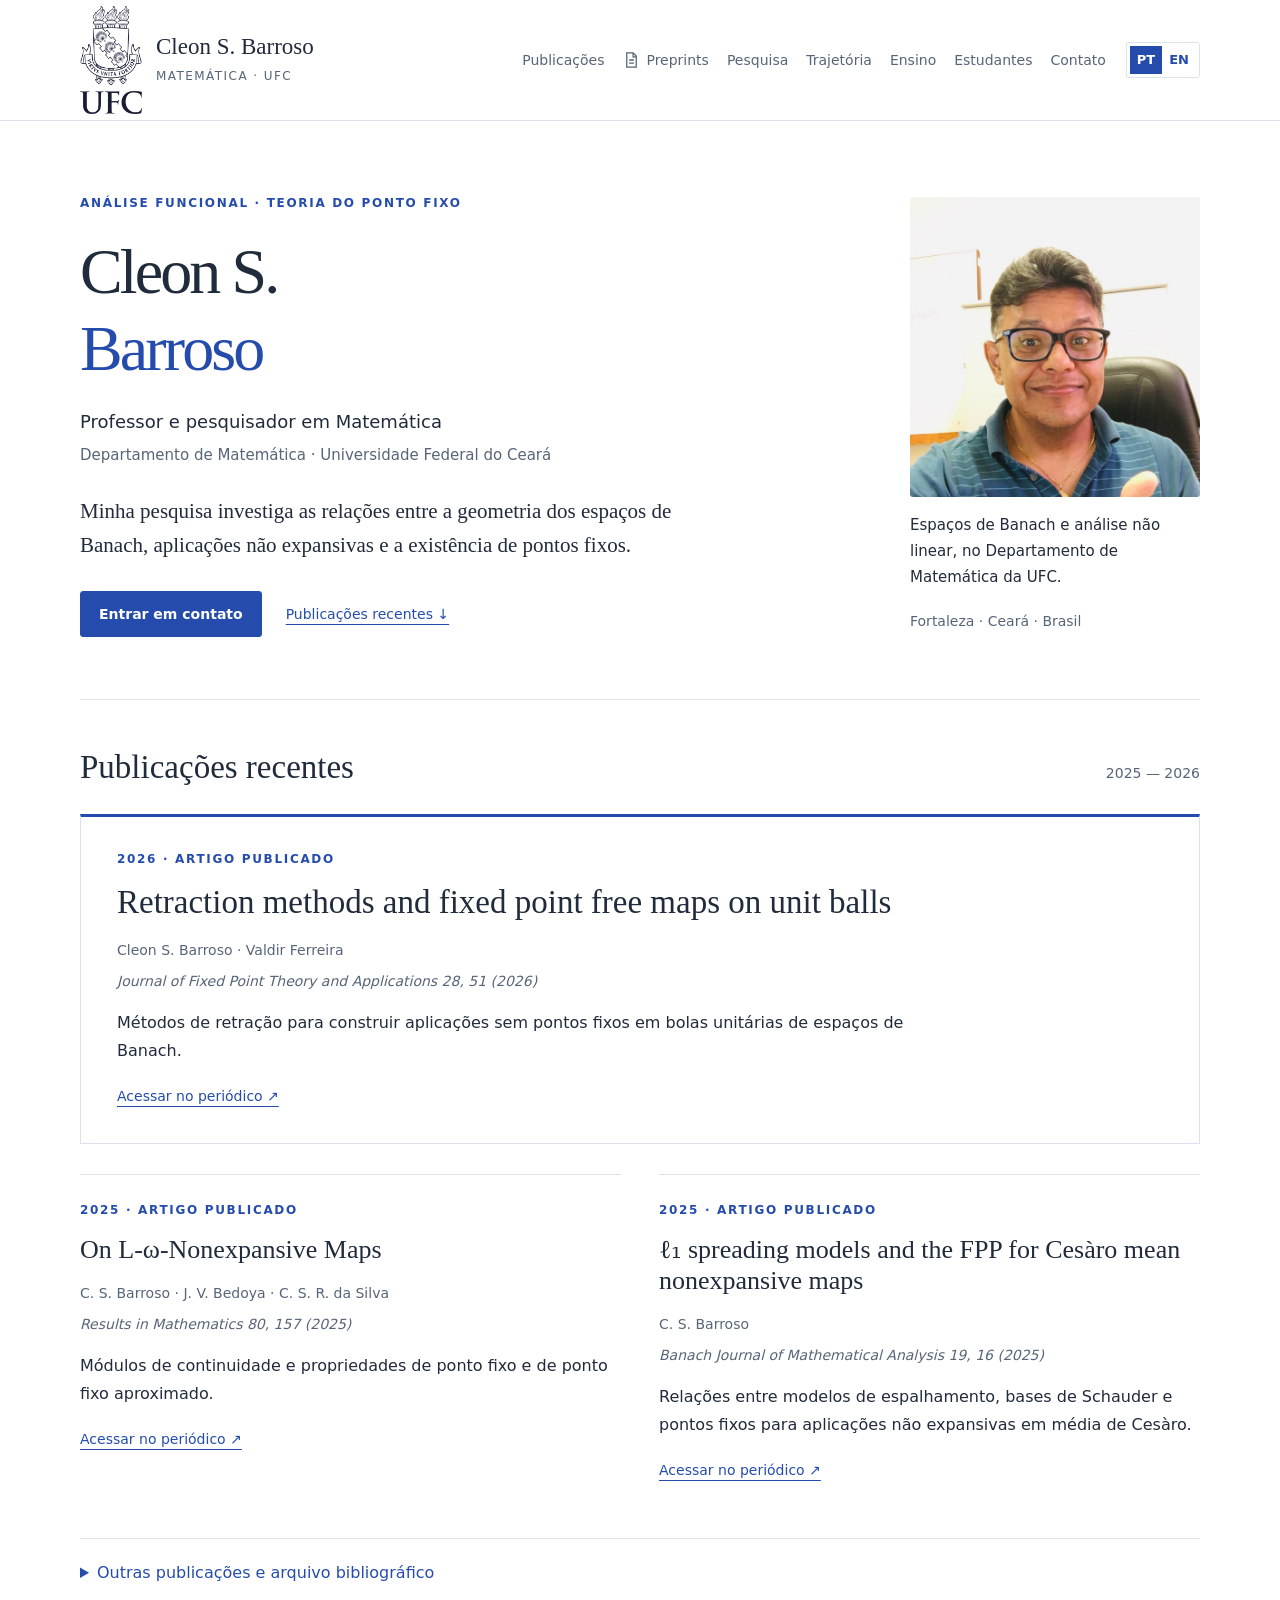
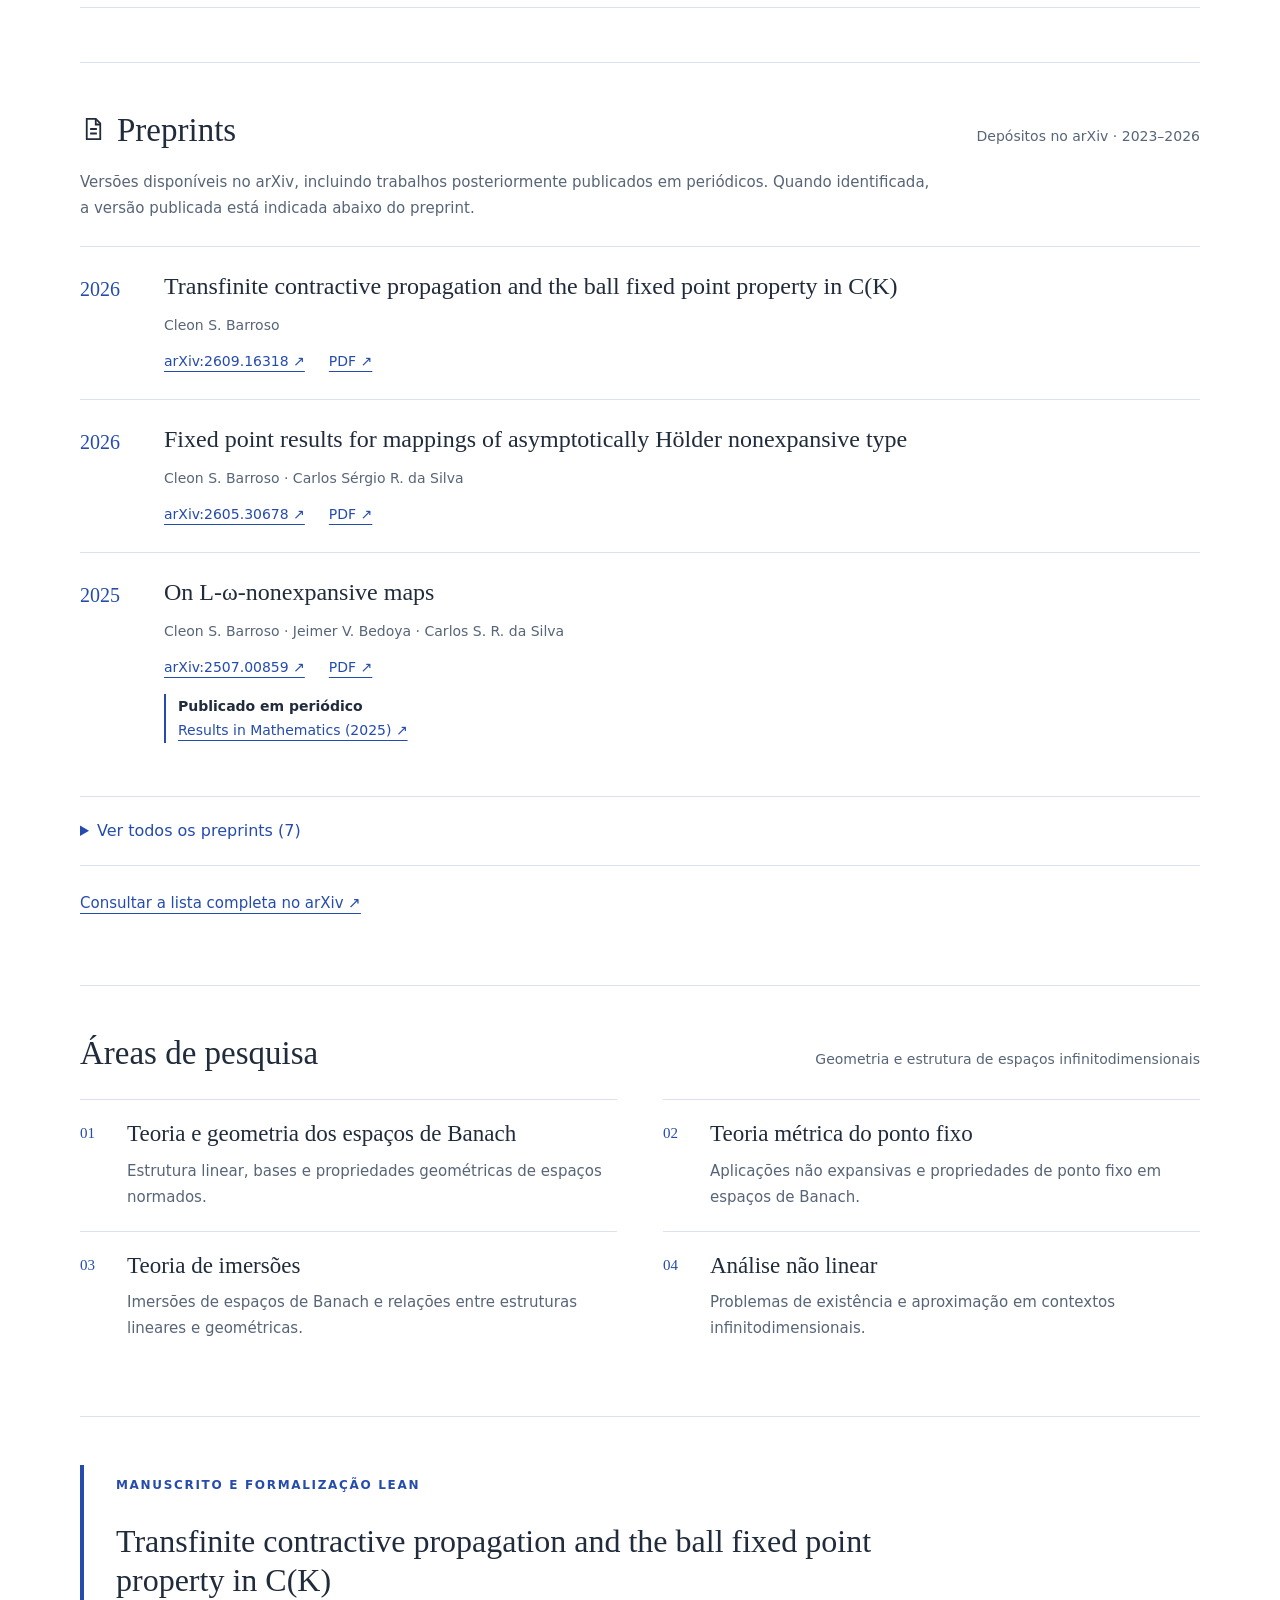
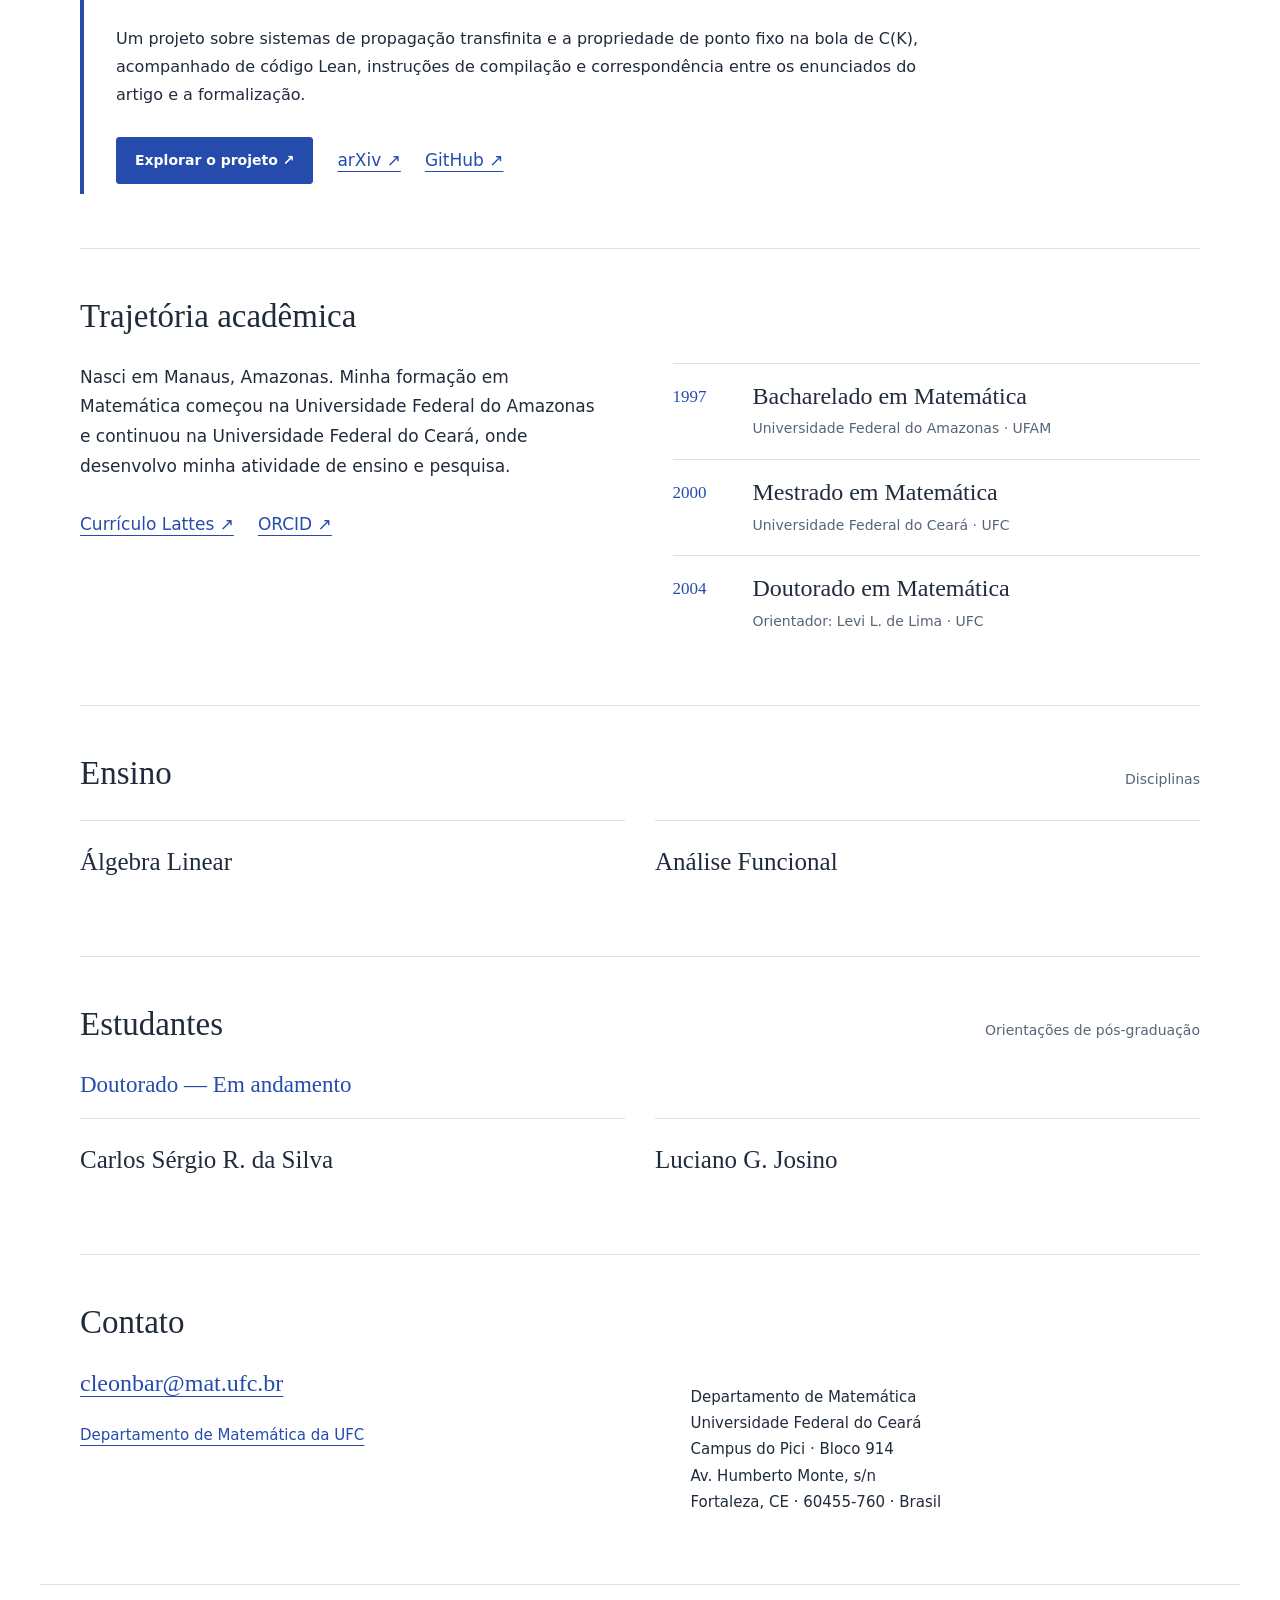
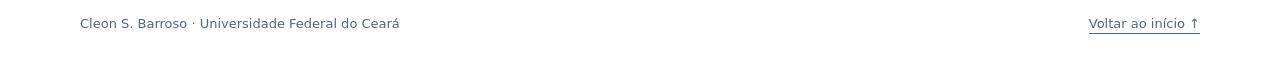
==== commit f2bf33dc: "Add current PhD students and improve bilingual navigation Add the current doctoral students section " ====
--- a/index.html
+++ b/index.html
@@ -2,14 +2,15 @@
 <html lang="pt-BR"><head><meta charset="utf-8"><meta name="viewport" content="width=device-width,initial-scale=1">
 <title>Cleon S. Barroso · Universidade Federal do Ceará</title><meta name="description" content="Minha pesquisa investiga as relações entre a geometria dos espaços de Banach, aplicações não expansivas e a existência de pontos fixos."><meta name="color-scheme" content="light">
 <link rel="icon" type="image/svg+xml" href="data:image/svg+xml,%3Csvg xmlns='http://www.w3.org/2000/svg' viewBox='0 0 64 64'%3E%3Crect width='64' height='64' rx='4' fill='%23254cad'/%3E%3Ctext x='32' y='46' text-anchor='middle' font-family='Georgia,serif' font-size='44' fill='white'%3EC%3C/text%3E%3C/svg%3E">
-<link rel="stylesheet" href="styles.css"></head><body id="top"><a class="skip" href="#main">Ir para o conteúdo</a>
-<header class="site-header"><div class="wrap header-inner"><a class="brand" href="#top"><img class="ufc-crest" src="ufc-official.png" alt="Brasão da Universidade Federal do Ceará" width="448" height="783"><span><strong>Cleon S. Barroso</strong><small>MATEMÁTICA · UFC</small></span></a><div class="nav-group"><nav aria-label="Navegação principal"><a href="#publications">Publicações</a><a class="preprint-nav" href="#preprints"><svg class="preprint-icon" viewBox="0 0 24 24" fill="none" stroke="currentColor" stroke-width="1.6" aria-hidden="true"><path d="M6 3h8l4 4v14H6z"/><path d="M14 3v5h4M9 12h6M9 16h6"/></svg>Preprints</a><a href="#research">Pesquisa</a><a href="#about">Trajetória</a><a href="#teaching">Ensino</a><a href="#contact">Contato</a></nav><div class="languages" aria-label="Idioma"><a href="index.html" lang="pt" hreflang="pt" aria-current="page" >PT</a><a href="en.html" lang="en" hreflang="en" >EN</a></div></div></div></header>
+<link rel="stylesheet" href="styles.css"><script src="site.js" defer></script></head><body id="top"><a class="skip" href="#main">Ir para o conteúdo</a>
+<header class="site-header"><div class="wrap header-inner"><a class="brand" href="#top"><img class="ufc-crest" src="ufc-official.png" alt="Brasão da Universidade Federal do Ceará" width="448" height="783"><span><strong>Cleon S. Barroso</strong><small>MATEMÁTICA · UFC</small></span></a><div class="nav-group"><nav aria-label="Navegação principal"><a href="#publications">Publicações</a><a class="preprint-nav" href="#preprints"><svg class="preprint-icon" viewBox="0 0 24 24" fill="none" stroke="currentColor" stroke-width="1.6" aria-hidden="true"><path d="M6 3h8l4 4v14H6z"/><path d="M14 3v5h4M9 12h6M9 16h6"/></svg>Preprints</a><a href="#research">Pesquisa</a><a href="#about">Trajetória</a><a href="#teaching">Ensino</a><a href="#students">Estudantes</a><a href="#contact">Contato</a></nav><div class="languages" aria-label="Idioma"><a href="index.html" lang="pt" hreflang="pt" aria-current="page" >PT</a><a href="en.html" lang="en" hreflang="en" >EN</a></div></div></div></header>
 <main class="wrap" id="main"><section class="hero"><div><p class="eyebrow">Análise funcional · Teoria do ponto fixo</p><h1>Cleon S.<br><span class="surname">Barroso</span></h1><p class="role">Professor e pesquisador em Matemática</p><p class="affiliation">Departamento de Matemática · Universidade Federal do Ceará</p><p class="intro">Minha pesquisa investiga as relações entre a geometria dos espaços de Banach, aplicações não expansivas e a existência de pontos fixos.</p><div class="actions"><a class="button primary" href="mailto:cleonbar@mat.ufc.br">Entrar em contato</a><a class="text-link" href="#publications">Publicações recentes ↓</a></div></div><aside class="profile-aside"><img class="portrait" src="portrait.jpg" width="1280" height="1654" alt="Cleon S. Barroso"><p class="portrait-caption">Espaços de Banach e análise não linear, no Departamento de Matemática da UFC.</p><p class="location">Fortaleza · Ceará · Brasil</p></aside></section>
 <section class="section" id="publications"><div class="section-top"><h2>Publicações recentes</h2><p>2025 — 2026</p></div><div class="papers"><article class="paper lead-paper"><p class="eyebrow">2026 · Artigo publicado</p><h3 lang="en"><a href="https://doi.org/10.1007/s11784-026-01310-x">Retraction methods and fixed point free maps on unit balls</a></h3><p class="authors">Cleon S. Barroso · Valdir Ferreira</p><p class="journal">Journal of Fixed Point Theory and Applications 28, 51 (2026)</p><p class="paper-description">Métodos de retração para construir aplicações sem pontos fixos em bolas unitárias de espaços de Banach.</p><a class="text-link" href="https://doi.org/10.1007/s11784-026-01310-x">Acessar no periódico ↗</a></article><article class="paper "><p class="eyebrow">2025 · Artigo publicado</p><h3 lang="en"><a href="https://doi.org/10.1007/s00025-025-02475-6">On L-ω-Nonexpansive Maps</a></h3><p class="authors">C. S. Barroso · J. V. Bedoya · C. S. R. da Silva</p><p class="journal">Results in Mathematics 80, 157 (2025)</p><p class="paper-description">Módulos de continuidade e propriedades de ponto fixo e de ponto fixo aproximado.</p><a class="text-link" href="https://doi.org/10.1007/s00025-025-02475-6">Acessar no periódico ↗</a></article><article class="paper "><p class="eyebrow">2025 · Artigo publicado</p><h3 lang="en"><a href="https://doi.org/10.1007/s43037-025-00405-w">ℓ₁ spreading models and the FPP for Cesàro mean nonexpansive maps</a></h3><p class="authors">C. S. Barroso</p><p class="journal">Banach Journal of Mathematical Analysis 19, 16 (2025)</p><p class="paper-description">Relações entre modelos de espalhamento, bases de Schauder e pontos fixos para aplicações não expansivas em média de Cesàro.</p><a class="text-link" href="https://doi.org/10.1007/s43037-025-00405-w">Acessar no periódico ↗</a></article></div><details class="archive"><summary>Outras publicações e arquivo bibliográfico</summary><div class="archive-body"><p lang="en"><strong>Hölder-contractive mappings, nonlinear extension problem and fixed point free results.</strong><br>Cleon S. Barroso · Journal of Mathematical Analysis and Applications 528, 127521 (2023).</p><p lang="en"><strong>Basis selection and fixed point results for affine mappings.</strong><br>Cleon S. Barroso · Torrey M. Gallagher · Journal of Fixed Point Theory and Applications 24, 67 (2022).</p><p lang="en"><strong>Isometric embedding of Banach spaces under optimal projection constants.</strong><br>Cleon S. Barroso · Bulletin des Sciences Mathématiques 168, 102968 (2021).</p><p lang="en"><strong>Weak compactness and fixed point property for affine bi-Lipschitz maps.</strong><br>Cleon S. Barroso · Valdir Ferreira · Journal of Mathematical Analysis and Applications 494, 124647 (2021).</p><div class="actions"><a href="https://pgmat.ufc.br/en/publications/">Registro de publicações da UFC ↗</a></div></div></details></section>
-<section class="section" id="preprints"><div class="section-top"><h2><svg class="preprint-icon" viewBox="0 0 24 24" fill="none" stroke="currentColor" stroke-width="1.6" aria-hidden="true"><path d="M6 3h8l4 4v14H6z"/><path d="M14 3v5h4M9 12h6M9 16h6"/></svg>Preprints</h2><p>Depósitos no arXiv · 2023–2026</p></div><div class="preprint-list"><article class="preprint-entry"><span class="preprint-year">2026</span><div><h3 lang="en"><a href="https://arxiv.org/abs/2609.16318">Transfinite contractive propagation and the ball fixed point property in C(K)</a></h3><p class="authors">Cleon S. Barroso</p><div class="preprint-links"><a href="https://arxiv.org/abs/2609.16318">arXiv:2609.16318 ↗</a><a href="https://arxiv.org/pdf/2609.16318" aria-label="PDF: Transfinite contractive propagation and the ball fixed point property in C(K)">PDF ↗</a></div></div></article><article class="preprint-entry"><span class="preprint-year">2026</span><div><h3 lang="en"><a href="https://arxiv.org/abs/2605.30678">Fixed point results for mappings of asymptotically Hölder nonexpansive type</a></h3><p class="authors">Cleon S. Barroso · Carlos Sérgio R. da Silva</p><div class="preprint-links"><a href="https://arxiv.org/abs/2605.30678">arXiv:2605.30678 ↗</a><a href="https://arxiv.org/pdf/2605.30678" aria-label="PDF: Fixed point results for mappings of asymptotically Hölder nonexpansive type">PDF ↗</a></div></div></article><article class="preprint-entry"><span class="preprint-year">2025</span><div><h3 lang="en"><a href="https://arxiv.org/abs/2507.00859">On L-ω-nonexpansive maps</a></h3><p class="authors">Cleon S. Barroso · Jeimer V. Bedoya · Carlos S. R. da Silva</p><div class="preprint-links"><a href="https://arxiv.org/abs/2507.00859">arXiv:2507.00859 ↗</a><a href="https://arxiv.org/pdf/2507.00859" aria-label="PDF: On L-ω-nonexpansive maps">PDF ↗</a></div><p class="preprint-status">Versão publicada: <a href="https://doi.org/10.1007/s00025-025-02475-6">Results in Mathematics (2025)</a></p></div></article><article class="preprint-entry"><span class="preprint-year">2024</span><div><h3 lang="en"><a href="https://arxiv.org/abs/2404.16602">High-Order regularity for fully nonlinear elliptic transmission problems under weak convexity assumption</a></h3><p class="authors">G. C. Ricarte · C. S. Barroso · L. S. Tavares</p><div class="preprint-links"><a href="https://arxiv.org/abs/2404.16602">arXiv:2404.16602 ↗</a><a href="https://arxiv.org/pdf/2404.16602" aria-label="PDF: High-Order regularity for fully nonlinear elliptic transmission problems under weak convexity assumption">PDF ↗</a></div></div></article><article class="preprint-entry"><span class="preprint-year">2024</span><div><h3 lang="en"><a href="https://arxiv.org/abs/2403.18113">ℓ₁ spreading models and the FPP for Cesàro mean nonexpansive maps</a></h3><p class="authors">C. S. Barroso</p><div class="preprint-links"><a href="https://arxiv.org/abs/2403.18113">arXiv:2403.18113 ↗</a><a href="https://arxiv.org/pdf/2403.18113" aria-label="PDF: ℓ₁ spreading models and the FPP for Cesàro mean nonexpansive maps">PDF ↗</a></div><p class="preprint-status">Versão publicada: <a href="https://doi.org/10.1007/s43037-025-00405-w">Banach Journal of Mathematical Analysis (2025)</a></p></div></article><article class="preprint-entry"><span class="preprint-year">2023</span><div><h3 lang="en"><a href="https://arxiv.org/abs/2307.12958">Retraction methods and fixed point free maps with null minimal displacements on unit balls</a></h3><p class="authors">C. S. Barroso · V. Ferreira</p><div class="preprint-links"><a href="https://arxiv.org/abs/2307.12958">arXiv:2307.12958 ↗</a><a href="https://arxiv.org/pdf/2307.12958" aria-label="PDF: Retraction methods and fixed point free maps with null minimal displacements on unit balls">PDF ↗</a></div><p class="preprint-status">Versão publicada: <a href="https://doi.org/10.1007/s11784-026-01310-x">Journal of Fixed Point Theory and Applications (2026)</a></p></div></article><article class="preprint-entry"><span class="preprint-year">2023</span><div><h3 lang="en"><a href="https://arxiv.org/abs/2302.11287">Remarks on the FPP in Banach spaces with unconditional Schauder basis</a></h3><p class="authors">Cleon S. Barroso</p><div class="preprint-links"><a href="https://arxiv.org/abs/2302.11287">arXiv:2302.11287 ↗</a><a href="https://arxiv.org/pdf/2302.11287" aria-label="PDF: Remarks on the FPP in Banach spaces with unconditional Schauder basis">PDF ↗</a></div></div></article></div><p class="preprint-more"><a href="https://arxiv.org/search/?searchtype=author&amp;query=Barroso%2C+C+S&amp;abstracts=show&amp;order=-announced_date_first&amp;size=50">Consultar a lista completa no arXiv ↗</a></p></section>
+<section class="section" id="preprints"><div class="section-top"><h2><svg class="preprint-icon" viewBox="0 0 24 24" fill="none" stroke="currentColor" stroke-width="1.6" aria-hidden="true"><path d="M6 3h8l4 4v14H6z"/><path d="M14 3v5h4M9 12h6M9 16h6"/></svg>Preprints</h2><p>Depósitos no arXiv · 2023–2026</p></div><p class="section-note">Versões disponíveis no arXiv, incluindo trabalhos posteriormente publicados em periódicos. Quando identificada, a versão publicada está indicada abaixo do preprint.</p><div class="preprint-list"><article class="preprint-entry"><span class="preprint-year">2026</span><div><h3 lang="en"><a href="https://arxiv.org/abs/2609.16318">Transfinite contractive propagation and the ball fixed point property in C(K)</a></h3><p class="authors">Cleon S. Barroso</p><div class="preprint-links"><a href="https://arxiv.org/abs/2609.16318">arXiv:2609.16318 ↗</a><a href="https://arxiv.org/pdf/2609.16318" aria-label="PDF: Transfinite contractive propagation and the ball fixed point property in C(K)">PDF ↗</a></div></div></article><article class="preprint-entry"><span class="preprint-year">2026</span><div><h3 lang="en"><a href="https://arxiv.org/abs/2605.30678">Fixed point results for mappings of asymptotically Hölder nonexpansive type</a></h3><p class="authors">Cleon S. Barroso · Carlos Sérgio R. da Silva</p><div class="preprint-links"><a href="https://arxiv.org/abs/2605.30678">arXiv:2605.30678 ↗</a><a href="https://arxiv.org/pdf/2605.30678" aria-label="PDF: Fixed point results for mappings of asymptotically Hölder nonexpansive type">PDF ↗</a></div></div></article><article class="preprint-entry"><span class="preprint-year">2025</span><div><h3 lang="en"><a href="https://arxiv.org/abs/2507.00859">On L-ω-nonexpansive maps</a></h3><p class="authors">Cleon S. Barroso · Jeimer V. Bedoya · Carlos S. R. da Silva</p><div class="preprint-links"><a href="https://arxiv.org/abs/2507.00859">arXiv:2507.00859 ↗</a><a href="https://arxiv.org/pdf/2507.00859" aria-label="PDF: On L-ω-nonexpansive maps">PDF ↗</a></div><p class="preprint-status"><strong>Publicado em periódico</strong><br><a href="https://doi.org/10.1007/s00025-025-02475-6">Results in Mathematics (2025) ↗</a></p></div></article></div><details class="archive preprint-archive"><summary><span class="when-closed">Ver todos os preprints (7)</span><span class="when-open">Mostrar apenas os três mais recentes</span></summary><div class="preprint-list"><article class="preprint-entry"><span class="preprint-year">2024</span><div><h3 lang="en"><a href="https://arxiv.org/abs/2404.16602">High-Order regularity for fully nonlinear elliptic transmission problems under weak convexity assumption</a></h3><p class="authors">G. C. Ricarte · C. S. Barroso · L. S. Tavares</p><div class="preprint-links"><a href="https://arxiv.org/abs/2404.16602">arXiv:2404.16602 ↗</a><a href="https://arxiv.org/pdf/2404.16602" aria-label="PDF: High-Order regularity for fully nonlinear elliptic transmission problems under weak convexity assumption">PDF ↗</a></div></div></article><article class="preprint-entry"><span class="preprint-year">2024</span><div><h3 lang="en"><a href="https://arxiv.org/abs/2403.18113">ℓ₁ spreading models and the FPP for Cesàro mean nonexpansive maps</a></h3><p class="authors">C. S. Barroso</p><div class="preprint-links"><a href="https://arxiv.org/abs/2403.18113">arXiv:2403.18113 ↗</a><a href="https://arxiv.org/pdf/2403.18113" aria-label="PDF: ℓ₁ spreading models and the FPP for Cesàro mean nonexpansive maps">PDF ↗</a></div><p class="preprint-status"><strong>Publicado em periódico</strong><br><a href="https://doi.org/10.1007/s43037-025-00405-w">Banach Journal of Mathematical Analysis (2025) ↗</a></p></div></article><article class="preprint-entry"><span class="preprint-year">2023</span><div><h3 lang="en"><a href="https://arxiv.org/abs/2307.12958">Retraction methods and fixed point free maps with null minimal displacements on unit balls</a></h3><p class="authors">C. S. Barroso · V. Ferreira</p><div class="preprint-links"><a href="https://arxiv.org/abs/2307.12958">arXiv:2307.12958 ↗</a><a href="https://arxiv.org/pdf/2307.12958" aria-label="PDF: Retraction methods and fixed point free maps with null minimal displacements on unit balls">PDF ↗</a></div><p class="preprint-status"><strong>Publicado em periódico</strong><br><a href="https://doi.org/10.1007/s11784-026-01310-x">Journal of Fixed Point Theory and Applications (2026) ↗</a></p></div></article><article class="preprint-entry"><span class="preprint-year">2023</span><div><h3 lang="en"><a href="https://arxiv.org/abs/2302.11287">Remarks on the FPP in Banach spaces with unconditional Schauder basis</a></h3><p class="authors">Cleon S. Barroso</p><div class="preprint-links"><a href="https://arxiv.org/abs/2302.11287">arXiv:2302.11287 ↗</a><a href="https://arxiv.org/pdf/2302.11287" aria-label="PDF: Remarks on the FPP in Banach spaces with unconditional Schauder basis">PDF ↗</a></div></div></article></div></details><p class="preprint-more"><a href="https://arxiv.org/search/?searchtype=author&amp;query=Barroso%2C+C+S&amp;abstracts=show&amp;order=-announced_date_first&amp;size=50">Consultar a lista completa no arXiv ↗</a></p></section>
 <section class="section" id="research"><div class="section-top"><h2>Áreas de pesquisa</h2><p>Geometria e estrutura de espaços infinitodimensionais</p></div><div class="research-grid"><article class="research-item"><span class="number">01</span><div><h3>Teoria e geometria dos espaços de Banach</h3><p>Estrutura linear, bases e propriedades geométricas de espaços normados.</p></div></article><article class="research-item"><span class="number">02</span><div><h3>Teoria métrica do ponto fixo</h3><p>Aplicações não expansivas e propriedades de ponto fixo em espaços de Banach.</p></div></article><article class="research-item"><span class="number">03</span><div><h3>Teoria de imersões</h3><p>Imersões de espaços de Banach e relações entre estruturas lineares e geométricas.</p></div></article><article class="research-item"><span class="number">04</span><div><h3>Análise não linear</h3><p>Problemas de existência e aproximação em contextos infinitodimensionais.</p></div></article></div></section>
 <section class="section" id="projects"><div class="project"><p class="eyebrow">Manuscrito e formalização Lean</p><h2 lang="en">Transfinite contractive propagation and the ball fixed point property in C(K)</h2><p>Um projeto sobre sistemas de propagação transfinita e a propriedade de ponto fixo na bola de C(K), acompanhado de código Lean, instruções de compilação e correspondência entre os enunciados do artigo e a formalização.</p><div class="actions"><a class="button primary" href="https://cleon-sb.github.io/ball-fixed-point-property-ck-spaces/">Explorar o projeto ↗</a><a href="https://arxiv.org/abs/2609.16318">arXiv ↗</a><a href="https://github.com/Cleon-SB/ball-fixed-point-property-ck-spaces">GitHub ↗</a></div></div></section>
 <section class="section" id="about"><div class="section-top"><h2>Trajetória acadêmica</h2></div><div class="about-grid"><div><p class="bio">Nasci em Manaus, Amazonas. Minha formação em Matemática começou na Universidade Federal do Amazonas e continuou na Universidade Federal do Ceará, onde desenvolvo minha atividade de ensino e pesquisa.</p><div class="actions"><a href="http://lattes.cnpq.br/7350699249432317">Currículo Lattes ↗</a><a href="https://orcid.org/0000-0003-2401-9200">ORCID ↗</a></div></div><div><div class="degree"><span>1997</span><div><h3>Bacharelado em Matemática</h3><p>Universidade Federal do Amazonas · UFAM</p></div></div><div class="degree"><span>2000</span><div><h3>Mestrado em Matemática</h3><p>Universidade Federal do Ceará · UFC</p></div></div><div class="degree"><span>2004</span><div><h3>Doutorado em Matemática</h3><p>Orientador: Levi L. de Lima · UFC</p></div></div></div></div></section>
 <section class="section" id="teaching"><div class="section-top"><h2>Ensino</h2><p>Disciplinas</p></div><ul class="course-list"><li>Álgebra Linear</li><li>Análise Funcional</li></ul></section>
+<section class="section" id="students"><div class="section-top"><h2>Estudantes</h2><p>Orientações de pós-graduação</p></div><div class="student-group"><h3>Doutorado — Em andamento</h3><ul class="student-list"><li>Carlos Sérgio R. da Silva</li><li>Luciano G. Josino</li></ul></div></section>
 <section class="section" id="contact"><div class="section-top"><h2>Contato</h2></div><div class="contact-grid"><div><h3><a href="mailto:cleonbar@mat.ufc.br">cleonbar@mat.ufc.br</a></h3><p><a href="https://matematica.ufc.br/">Departamento de Matemática da UFC</a></p></div><p>Departamento de Matemática<br>Universidade Federal do Ceará<br>Campus do Pici · Bloco 914<br>Av. Humberto Monte, s/n<br>Fortaleza, CE · 60455-760 · Brasil</p></div></section></main>
 <footer class="wrap footer"><p>Cleon S. Barroso · Universidade Federal do Ceará</p><a href="#top">Voltar ao início ↑</a></footer></body></html>
--- a/styles.css
+++ b/styles.css
@@ -8,4 +8,8 @@
 @media(prefers-reduced-motion:reduce){html{scroll-behavior:auto}}@media print{.site-header,.languages,.actions{display:none}.wrap{max-width:none;padding:0}.section{break-inside:avoid}.hero{padding-block:0 24px}a{color:inherit}}
 
 .preprint-icon{width:19px;height:22px;flex-shrink:0;vertical-align:-3px}.preprint-nav{display:inline-flex;align-items:center;gap:5px}.section-top h2 .preprint-icon{width:27px;height:30px;margin-right:10px}.preprint-entry{display:grid;grid-template-columns:64px minmax(0,1fr);gap:20px;padding:25px 0;border-top:1px solid var(--line)}.preprint-year{color:var(--blue);font-family:var(--serif);font-size:20px}.preprint-entry h3{font-size:24px;margin:0 0 12px}.preprint-entry h3 a{color:var(--ink);text-decoration:none}.preprint-entry h3 a:hover{color:var(--blue);text-decoration:underline}.preprint-links{display:flex;gap:24px;font-size:14px;margin-top:12px}.preprint-status{font-size:14px;color:var(--muted);margin-bottom:0}.preprint-more{font-size:15px;margin-top:24px}.course-list{list-style:none;display:grid;grid-template-columns:1fr 1fr;gap:30px;padding:0;margin:0}.course-list li{border-top:1px solid var(--line);padding:23px 0;font:25px/1.4 var(--serif)}
-@media(max-width:700px){.preprint-entry{grid-template-columns:1fr;gap:10px}.preprint-entry h3{font-size:23px}.course-list{grid-template-columns:1fr;gap:0}}
+@media(max-width:700px){.preprint-entry{grid-template-columns:1fr;gap:10px}.preprint-entry h3{font-size:23px}.course-list{grid-template-columns:1fr;gap:0}}
+.student-group h3{color:var(--blue);font-size:23px;margin:0 0 20px}.student-list{list-style:none;display:grid;grid-template-columns:1fr 1fr;gap:30px;padding:0;margin:0}.student-list li{border-top:1px solid var(--line);padding:23px 0;font:25px/1.4 var(--serif)}
+@media(max-width:1150px){.header-inner{flex-wrap:wrap}.nav-group{width:100%;justify-content:space-between}}
+@media(max-width:700px){.student-list{grid-template-columns:1fr;gap:0}}
+.section-note{font-size:15px;color:var(--muted);max-width:850px;margin:-8px 0 25px}.preprint-status{border-left:2px solid var(--blue);padding-left:12px}.preprint-status strong{font-weight:600;color:var(--ink)}.preprint-archive:not([open]) .when-open,.preprint-archive[open] .when-closed{display:none}
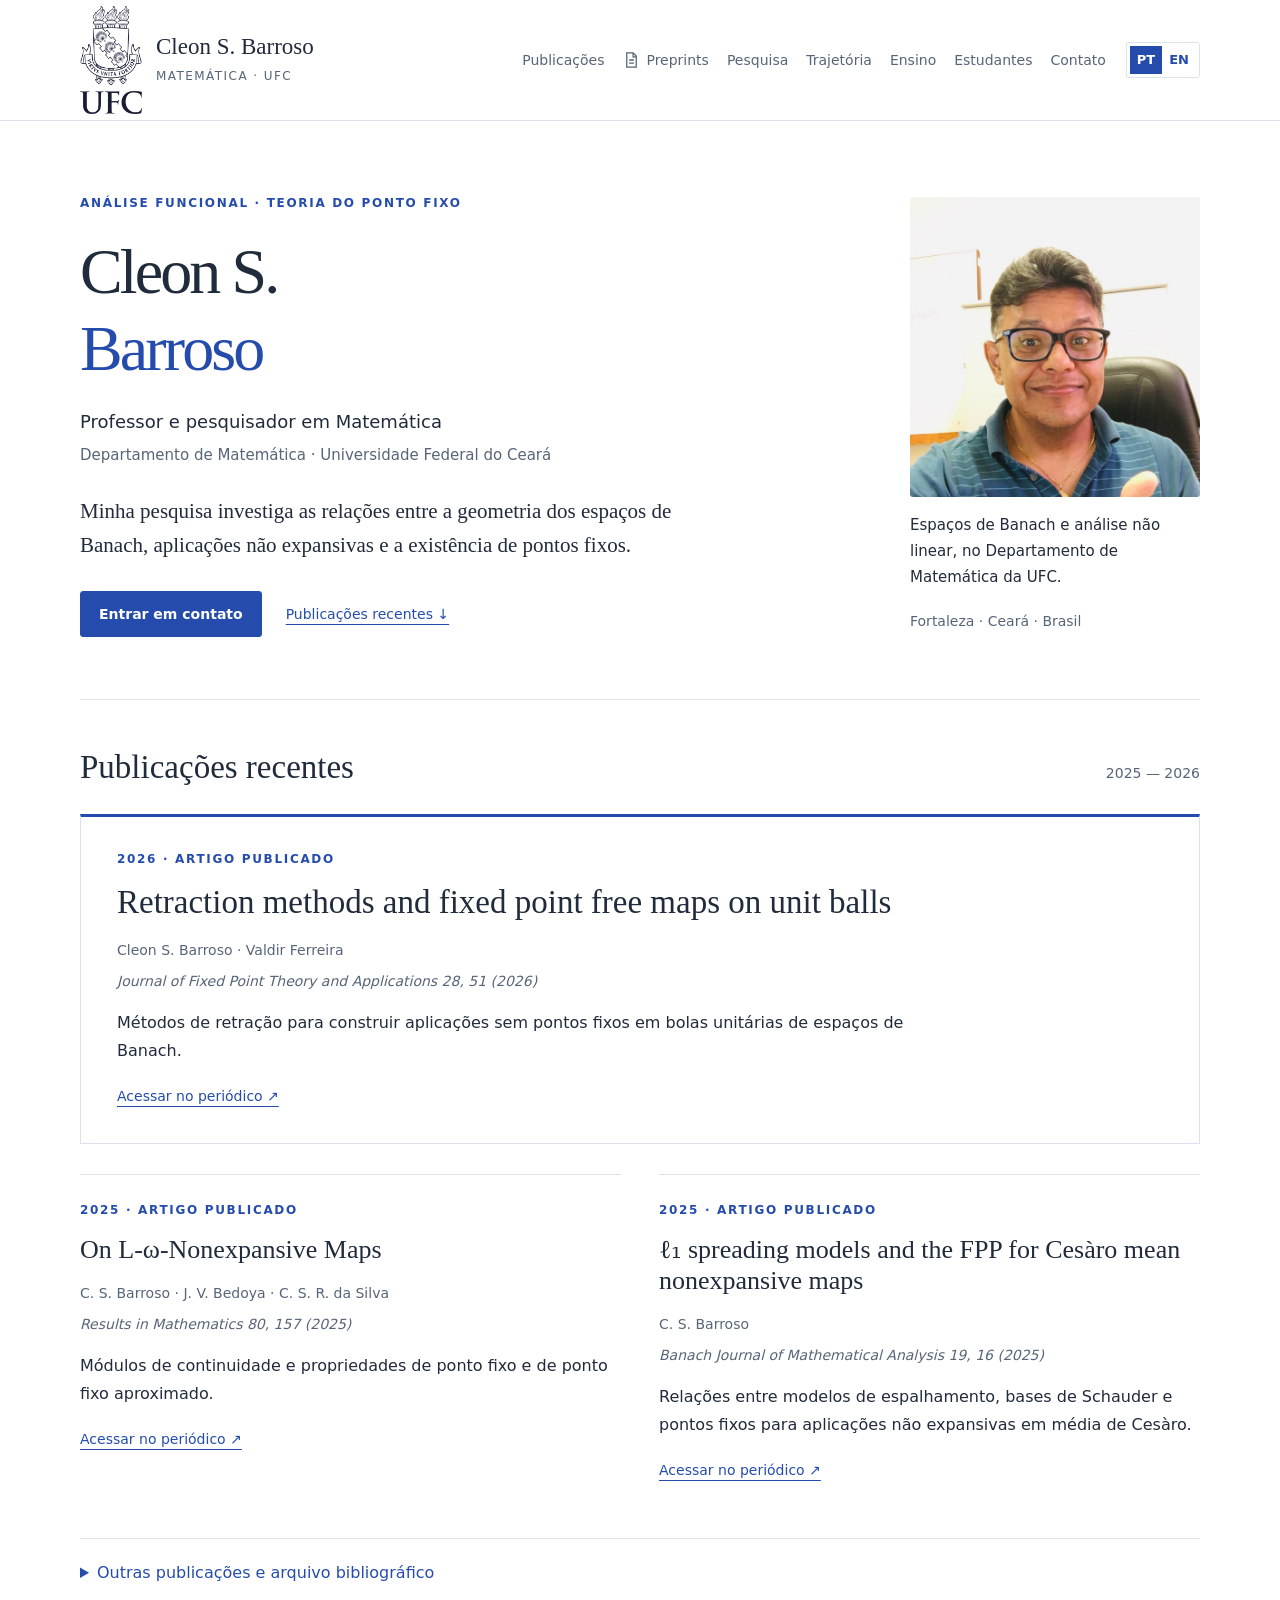
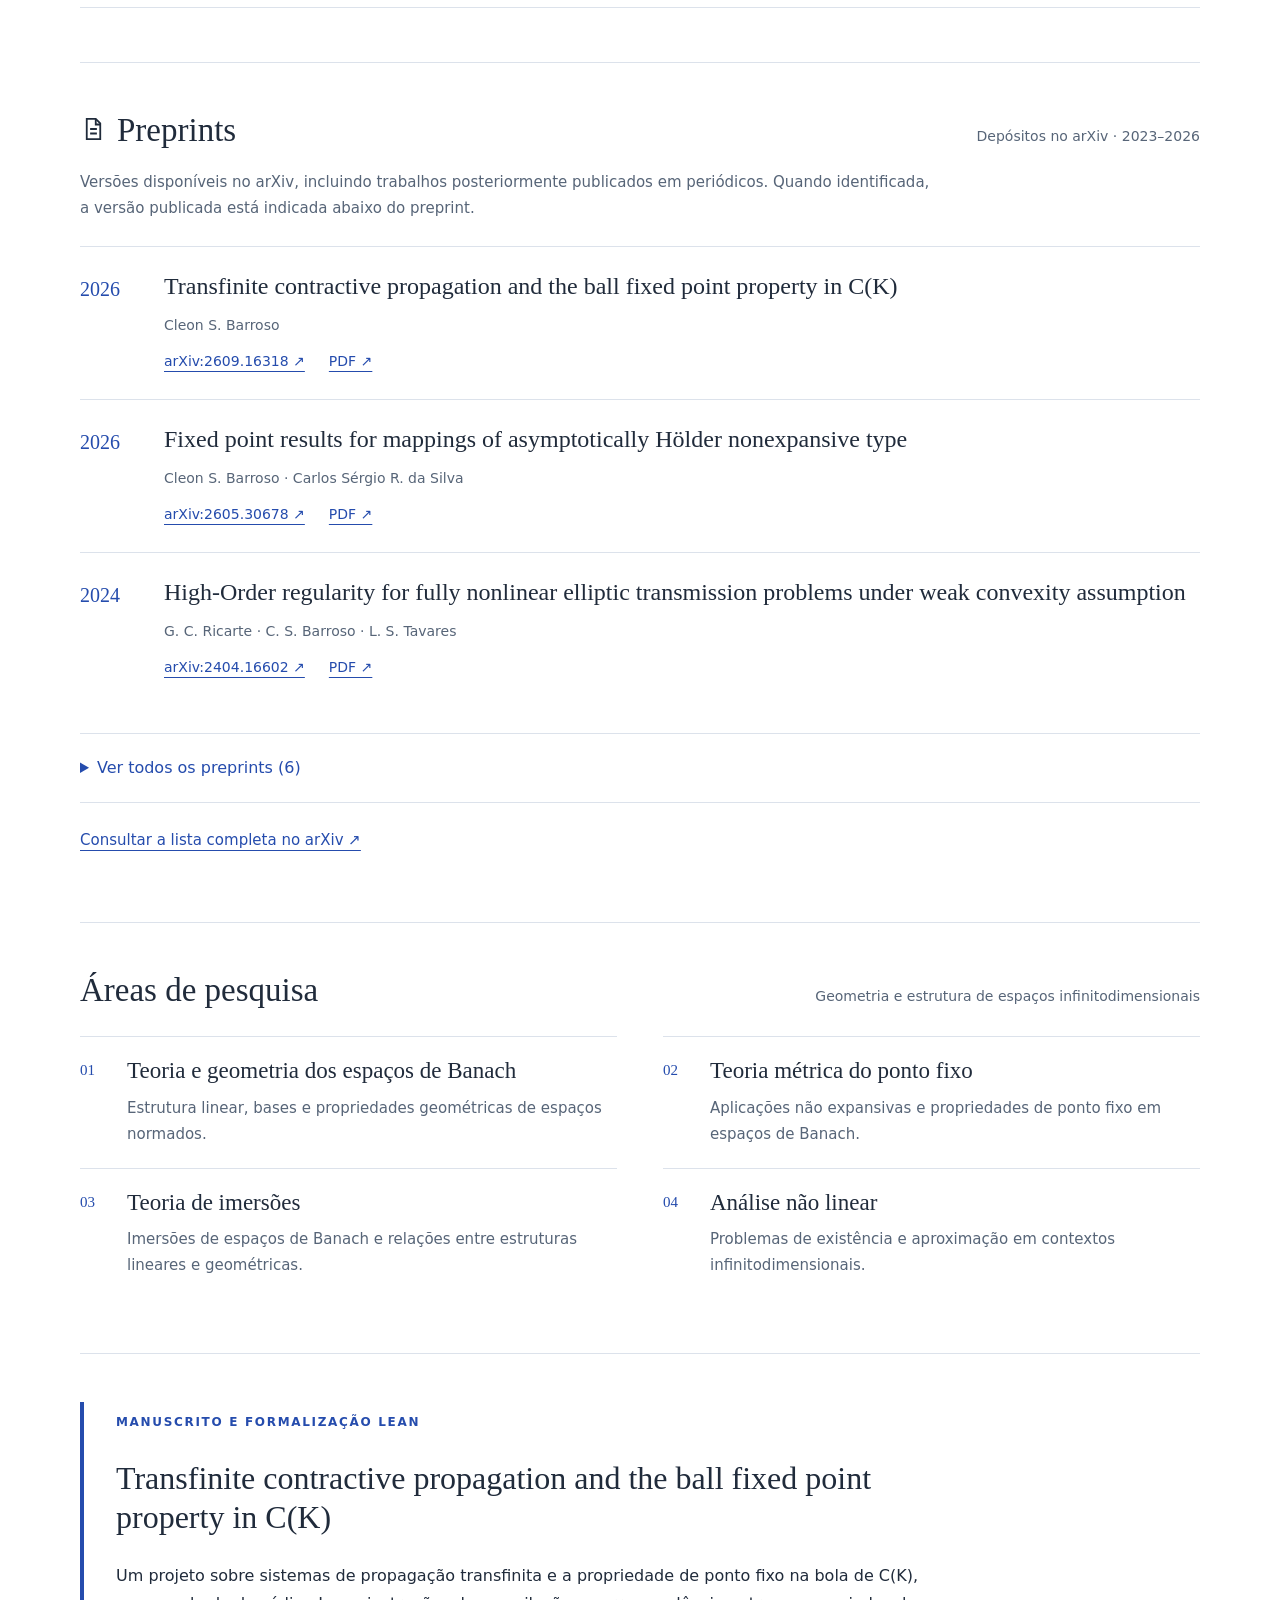
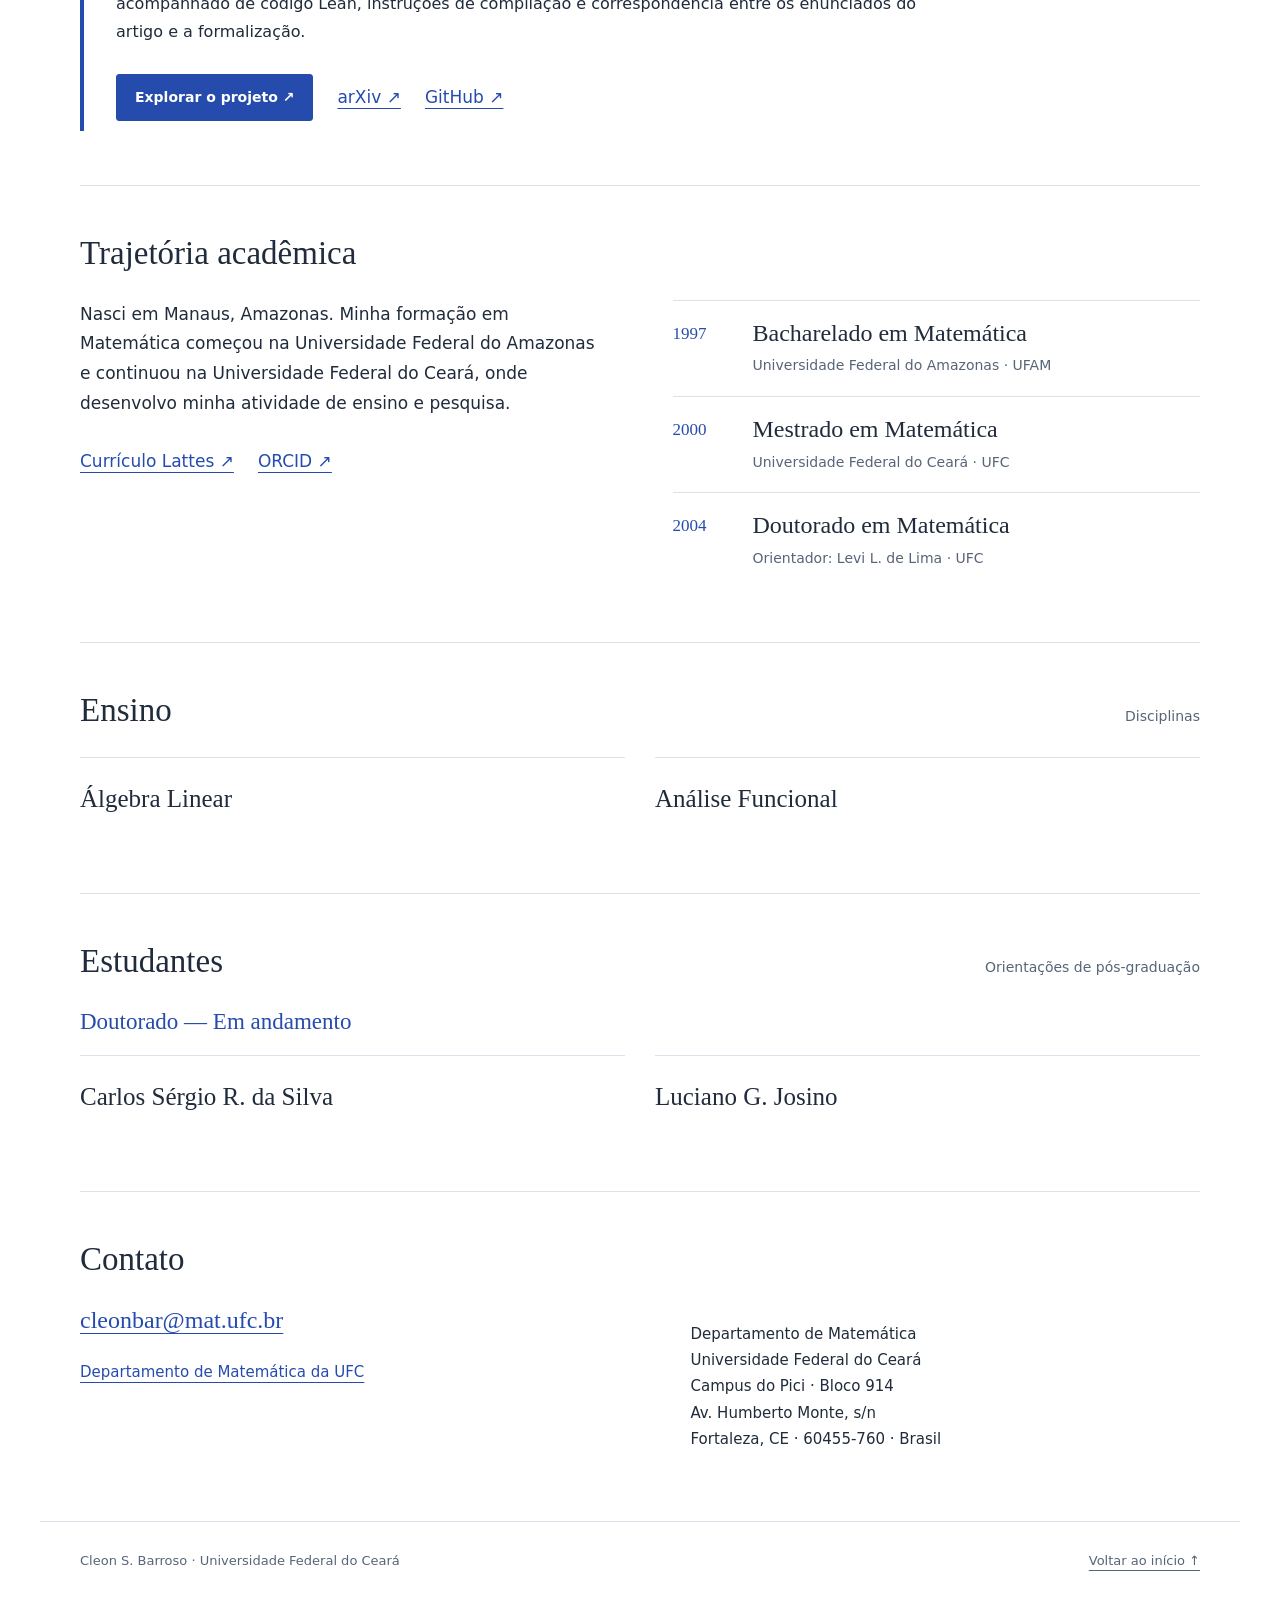
==== commit e0cba81a: "Remove published 2025 article from Preprints Remove arXiv:2507.00859 from the Portuguese and English" ====
--- a/index.html
+++ b/index.html
@@ -6,7 +6,7 @@
 <header class="site-header"><div class="wrap header-inner"><a class="brand" href="#top"><img class="ufc-crest" src="ufc-official.png" alt="Brasão da Universidade Federal do Ceará" width="448" height="783"><span><strong>Cleon S. Barroso</strong><small>MATEMÁTICA · UFC</small></span></a><div class="nav-group"><nav aria-label="Navegação principal"><a href="#publications">Publicações</a><a class="preprint-nav" href="#preprints"><svg class="preprint-icon" viewBox="0 0 24 24" fill="none" stroke="currentColor" stroke-width="1.6" aria-hidden="true"><path d="M6 3h8l4 4v14H6z"/><path d="M14 3v5h4M9 12h6M9 16h6"/></svg>Preprints</a><a href="#research">Pesquisa</a><a href="#about">Trajetória</a><a href="#teaching">Ensino</a><a href="#students">Estudantes</a><a href="#contact">Contato</a></nav><div class="languages" aria-label="Idioma"><a href="index.html" lang="pt" hreflang="pt" aria-current="page" >PT</a><a href="en.html" lang="en" hreflang="en" >EN</a></div></div></div></header>
 <main class="wrap" id="main"><section class="hero"><div><p class="eyebrow">Análise funcional · Teoria do ponto fixo</p><h1>Cleon S.<br><span class="surname">Barroso</span></h1><p class="role">Professor e pesquisador em Matemática</p><p class="affiliation">Departamento de Matemática · Universidade Federal do Ceará</p><p class="intro">Minha pesquisa investiga as relações entre a geometria dos espaços de Banach, aplicações não expansivas e a existência de pontos fixos.</p><div class="actions"><a class="button primary" href="mailto:cleonbar@mat.ufc.br">Entrar em contato</a><a class="text-link" href="#publications">Publicações recentes ↓</a></div></div><aside class="profile-aside"><img class="portrait" src="portrait.jpg" width="1280" height="1654" alt="Cleon S. Barroso"><p class="portrait-caption">Espaços de Banach e análise não linear, no Departamento de Matemática da UFC.</p><p class="location">Fortaleza · Ceará · Brasil</p></aside></section>
 <section class="section" id="publications"><div class="section-top"><h2>Publicações recentes</h2><p>2025 — 2026</p></div><div class="papers"><article class="paper lead-paper"><p class="eyebrow">2026 · Artigo publicado</p><h3 lang="en"><a href="https://doi.org/10.1007/s11784-026-01310-x">Retraction methods and fixed point free maps on unit balls</a></h3><p class="authors">Cleon S. Barroso · Valdir Ferreira</p><p class="journal">Journal of Fixed Point Theory and Applications 28, 51 (2026)</p><p class="paper-description">Métodos de retração para construir aplicações sem pontos fixos em bolas unitárias de espaços de Banach.</p><a class="text-link" href="https://doi.org/10.1007/s11784-026-01310-x">Acessar no periódico ↗</a></article><article class="paper "><p class="eyebrow">2025 · Artigo publicado</p><h3 lang="en"><a href="https://doi.org/10.1007/s00025-025-02475-6">On L-ω-Nonexpansive Maps</a></h3><p class="authors">C. S. Barroso · J. V. Bedoya · C. S. R. da Silva</p><p class="journal">Results in Mathematics 80, 157 (2025)</p><p class="paper-description">Módulos de continuidade e propriedades de ponto fixo e de ponto fixo aproximado.</p><a class="text-link" href="https://doi.org/10.1007/s00025-025-02475-6">Acessar no periódico ↗</a></article><article class="paper "><p class="eyebrow">2025 · Artigo publicado</p><h3 lang="en"><a href="https://doi.org/10.1007/s43037-025-00405-w">ℓ₁ spreading models and the FPP for Cesàro mean nonexpansive maps</a></h3><p class="authors">C. S. Barroso</p><p class="journal">Banach Journal of Mathematical Analysis 19, 16 (2025)</p><p class="paper-description">Relações entre modelos de espalhamento, bases de Schauder e pontos fixos para aplicações não expansivas em média de Cesàro.</p><a class="text-link" href="https://doi.org/10.1007/s43037-025-00405-w">Acessar no periódico ↗</a></article></div><details class="archive"><summary>Outras publicações e arquivo bibliográfico</summary><div class="archive-body"><p lang="en"><strong>Hölder-contractive mappings, nonlinear extension problem and fixed point free results.</strong><br>Cleon S. Barroso · Journal of Mathematical Analysis and Applications 528, 127521 (2023).</p><p lang="en"><strong>Basis selection and fixed point results for affine mappings.</strong><br>Cleon S. Barroso · Torrey M. Gallagher · Journal of Fixed Point Theory and Applications 24, 67 (2022).</p><p lang="en"><strong>Isometric embedding of Banach spaces under optimal projection constants.</strong><br>Cleon S. Barroso · Bulletin des Sciences Mathématiques 168, 102968 (2021).</p><p lang="en"><strong>Weak compactness and fixed point property for affine bi-Lipschitz maps.</strong><br>Cleon S. Barroso · Valdir Ferreira · Journal of Mathematical Analysis and Applications 494, 124647 (2021).</p><div class="actions"><a href="https://pgmat.ufc.br/en/publications/">Registro de publicações da UFC ↗</a></div></div></details></section>
-<section class="section" id="preprints"><div class="section-top"><h2><svg class="preprint-icon" viewBox="0 0 24 24" fill="none" stroke="currentColor" stroke-width="1.6" aria-hidden="true"><path d="M6 3h8l4 4v14H6z"/><path d="M14 3v5h4M9 12h6M9 16h6"/></svg>Preprints</h2><p>Depósitos no arXiv · 2023–2026</p></div><p class="section-note">Versões disponíveis no arXiv, incluindo trabalhos posteriormente publicados em periódicos. Quando identificada, a versão publicada está indicada abaixo do preprint.</p><div class="preprint-list"><article class="preprint-entry"><span class="preprint-year">2026</span><div><h3 lang="en"><a href="https://arxiv.org/abs/2609.16318">Transfinite contractive propagation and the ball fixed point property in C(K)</a></h3><p class="authors">Cleon S. Barroso</p><div class="preprint-links"><a href="https://arxiv.org/abs/2609.16318">arXiv:2609.16318 ↗</a><a href="https://arxiv.org/pdf/2609.16318" aria-label="PDF: Transfinite contractive propagation and the ball fixed point property in C(K)">PDF ↗</a></div></div></article><article class="preprint-entry"><span class="preprint-year">2026</span><div><h3 lang="en"><a href="https://arxiv.org/abs/2605.30678">Fixed point results for mappings of asymptotically Hölder nonexpansive type</a></h3><p class="authors">Cleon S. Barroso · Carlos Sérgio R. da Silva</p><div class="preprint-links"><a href="https://arxiv.org/abs/2605.30678">arXiv:2605.30678 ↗</a><a href="https://arxiv.org/pdf/2605.30678" aria-label="PDF: Fixed point results for mappings of asymptotically Hölder nonexpansive type">PDF ↗</a></div></div></article><article class="preprint-entry"><span class="preprint-year">2025</span><div><h3 lang="en"><a href="https://arxiv.org/abs/2507.00859">On L-ω-nonexpansive maps</a></h3><p class="authors">Cleon S. Barroso · Jeimer V. Bedoya · Carlos S. R. da Silva</p><div class="preprint-links"><a href="https://arxiv.org/abs/2507.00859">arXiv:2507.00859 ↗</a><a href="https://arxiv.org/pdf/2507.00859" aria-label="PDF: On L-ω-nonexpansive maps">PDF ↗</a></div><p class="preprint-status"><strong>Publicado em periódico</strong><br><a href="https://doi.org/10.1007/s00025-025-02475-6">Results in Mathematics (2025) ↗</a></p></div></article></div><details class="archive preprint-archive"><summary><span class="when-closed">Ver todos os preprints (7)</span><span class="when-open">Mostrar apenas os três mais recentes</span></summary><div class="preprint-list"><article class="preprint-entry"><span class="preprint-year">2024</span><div><h3 lang="en"><a href="https://arxiv.org/abs/2404.16602">High-Order regularity for fully nonlinear elliptic transmission problems under weak convexity assumption</a></h3><p class="authors">G. C. Ricarte · C. S. Barroso · L. S. Tavares</p><div class="preprint-links"><a href="https://arxiv.org/abs/2404.16602">arXiv:2404.16602 ↗</a><a href="https://arxiv.org/pdf/2404.16602" aria-label="PDF: High-Order regularity for fully nonlinear elliptic transmission problems under weak convexity assumption">PDF ↗</a></div></div></article><article class="preprint-entry"><span class="preprint-year">2024</span><div><h3 lang="en"><a href="https://arxiv.org/abs/2403.18113">ℓ₁ spreading models and the FPP for Cesàro mean nonexpansive maps</a></h3><p class="authors">C. S. Barroso</p><div class="preprint-links"><a href="https://arxiv.org/abs/2403.18113">arXiv:2403.18113 ↗</a><a href="https://arxiv.org/pdf/2403.18113" aria-label="PDF: ℓ₁ spreading models and the FPP for Cesàro mean nonexpansive maps">PDF ↗</a></div><p class="preprint-status"><strong>Publicado em periódico</strong><br><a href="https://doi.org/10.1007/s43037-025-00405-w">Banach Journal of Mathematical Analysis (2025) ↗</a></p></div></article><article class="preprint-entry"><span class="preprint-year">2023</span><div><h3 lang="en"><a href="https://arxiv.org/abs/2307.12958">Retraction methods and fixed point free maps with null minimal displacements on unit balls</a></h3><p class="authors">C. S. Barroso · V. Ferreira</p><div class="preprint-links"><a href="https://arxiv.org/abs/2307.12958">arXiv:2307.12958 ↗</a><a href="https://arxiv.org/pdf/2307.12958" aria-label="PDF: Retraction methods and fixed point free maps with null minimal displacements on unit balls">PDF ↗</a></div><p class="preprint-status"><strong>Publicado em periódico</strong><br><a href="https://doi.org/10.1007/s11784-026-01310-x">Journal of Fixed Point Theory and Applications (2026) ↗</a></p></div></article><article class="preprint-entry"><span class="preprint-year">2023</span><div><h3 lang="en"><a href="https://arxiv.org/abs/2302.11287">Remarks on the FPP in Banach spaces with unconditional Schauder basis</a></h3><p class="authors">Cleon S. Barroso</p><div class="preprint-links"><a href="https://arxiv.org/abs/2302.11287">arXiv:2302.11287 ↗</a><a href="https://arxiv.org/pdf/2302.11287" aria-label="PDF: Remarks on the FPP in Banach spaces with unconditional Schauder basis">PDF ↗</a></div></div></article></div></details><p class="preprint-more"><a href="https://arxiv.org/search/?searchtype=author&amp;query=Barroso%2C+C+S&amp;abstracts=show&amp;order=-announced_date_first&amp;size=50">Consultar a lista completa no arXiv ↗</a></p></section>
+<section class="section" id="preprints"><div class="section-top"><h2><svg class="preprint-icon" viewBox="0 0 24 24" fill="none" stroke="currentColor" stroke-width="1.6" aria-hidden="true"><path d="M6 3h8l4 4v14H6z"/><path d="M14 3v5h4M9 12h6M9 16h6"/></svg>Preprints</h2><p>Depósitos no arXiv · 2023–2026</p></div><p class="section-note">Versões disponíveis no arXiv, incluindo trabalhos posteriormente publicados em periódicos. Quando identificada, a versão publicada está indicada abaixo do preprint.</p><div class="preprint-list"><article class="preprint-entry"><span class="preprint-year">2026</span><div><h3 lang="en"><a href="https://arxiv.org/abs/2609.16318">Transfinite contractive propagation and the ball fixed point property in C(K)</a></h3><p class="authors">Cleon S. Barroso</p><div class="preprint-links"><a href="https://arxiv.org/abs/2609.16318">arXiv:2609.16318 ↗</a><a href="https://arxiv.org/pdf/2609.16318" aria-label="PDF: Transfinite contractive propagation and the ball fixed point property in C(K)">PDF ↗</a></div></div></article><article class="preprint-entry"><span class="preprint-year">2026</span><div><h3 lang="en"><a href="https://arxiv.org/abs/2605.30678">Fixed point results for mappings of asymptotically Hölder nonexpansive type</a></h3><p class="authors">Cleon S. Barroso · Carlos Sérgio R. da Silva</p><div class="preprint-links"><a href="https://arxiv.org/abs/2605.30678">arXiv:2605.30678 ↗</a><a href="https://arxiv.org/pdf/2605.30678" aria-label="PDF: Fixed point results for mappings of asymptotically Hölder nonexpansive type">PDF ↗</a></div></div></article><article class="preprint-entry"><span class="preprint-year">2024</span><div><h3 lang="en"><a href="https://arxiv.org/abs/2404.16602">High-Order regularity for fully nonlinear elliptic transmission problems under weak convexity assumption</a></h3><p class="authors">G. C. Ricarte · C. S. Barroso · L. S. Tavares</p><div class="preprint-links"><a href="https://arxiv.org/abs/2404.16602">arXiv:2404.16602 ↗</a><a href="https://arxiv.org/pdf/2404.16602" aria-label="PDF: High-Order regularity for fully nonlinear elliptic transmission problems under weak convexity assumption">PDF ↗</a></div></div></article></div><details class="archive preprint-archive"><summary><span class="when-closed">Ver todos os preprints (6)</span><span class="when-open">Mostrar apenas os três mais recentes</span></summary><div class="preprint-list"><article class="preprint-entry"><span class="preprint-year">2024</span><div><h3 lang="en"><a href="https://arxiv.org/abs/2403.18113">ℓ₁ spreading models and the FPP for Cesàro mean nonexpansive maps</a></h3><p class="authors">C. S. Barroso</p><div class="preprint-links"><a href="https://arxiv.org/abs/2403.18113">arXiv:2403.18113 ↗</a><a href="https://arxiv.org/pdf/2403.18113" aria-label="PDF: ℓ₁ spreading models and the FPP for Cesàro mean nonexpansive maps">PDF ↗</a></div><p class="preprint-status"><strong>Publicado em periódico</strong><br><a href="https://doi.org/10.1007/s43037-025-00405-w">Banach Journal of Mathematical Analysis (2025) ↗</a></p></div></article><article class="preprint-entry"><span class="preprint-year">2023</span><div><h3 lang="en"><a href="https://arxiv.org/abs/2307.12958">Retraction methods and fixed point free maps with null minimal displacements on unit balls</a></h3><p class="authors">C. S. Barroso · V. Ferreira</p><div class="preprint-links"><a href="https://arxiv.org/abs/2307.12958">arXiv:2307.12958 ↗</a><a href="https://arxiv.org/pdf/2307.12958" aria-label="PDF: Retraction methods and fixed point free maps with null minimal displacements on unit balls">PDF ↗</a></div><p class="preprint-status"><strong>Publicado em periódico</strong><br><a href="https://doi.org/10.1007/s11784-026-01310-x">Journal of Fixed Point Theory and Applications (2026) ↗</a></p></div></article><article class="preprint-entry"><span class="preprint-year">2023</span><div><h3 lang="en"><a href="https://arxiv.org/abs/2302.11287">Remarks on the FPP in Banach spaces with unconditional Schauder basis</a></h3><p class="authors">Cleon S. Barroso</p><div class="preprint-links"><a href="https://arxiv.org/abs/2302.11287">arXiv:2302.11287 ↗</a><a href="https://arxiv.org/pdf/2302.11287" aria-label="PDF: Remarks on the FPP in Banach spaces with unconditional Schauder basis">PDF ↗</a></div></div></article></div></details><p class="preprint-more"><a href="https://arxiv.org/search/?searchtype=author&amp;query=Barroso%2C+C+S&amp;abstracts=show&amp;order=-announced_date_first&amp;size=50">Consultar a lista completa no arXiv ↗</a></p></section>
 <section class="section" id="research"><div class="section-top"><h2>Áreas de pesquisa</h2><p>Geometria e estrutura de espaços infinitodimensionais</p></div><div class="research-grid"><article class="research-item"><span class="number">01</span><div><h3>Teoria e geometria dos espaços de Banach</h3><p>Estrutura linear, bases e propriedades geométricas de espaços normados.</p></div></article><article class="research-item"><span class="number">02</span><div><h3>Teoria métrica do ponto fixo</h3><p>Aplicações não expansivas e propriedades de ponto fixo em espaços de Banach.</p></div></article><article class="research-item"><span class="number">03</span><div><h3>Teoria de imersões</h3><p>Imersões de espaços de Banach e relações entre estruturas lineares e geométricas.</p></div></article><article class="research-item"><span class="number">04</span><div><h3>Análise não linear</h3><p>Problemas de existência e aproximação em contextos infinitodimensionais.</p></div></article></div></section>
 <section class="section" id="projects"><div class="project"><p class="eyebrow">Manuscrito e formalização Lean</p><h2 lang="en">Transfinite contractive propagation and the ball fixed point property in C(K)</h2><p>Um projeto sobre sistemas de propagação transfinita e a propriedade de ponto fixo na bola de C(K), acompanhado de código Lean, instruções de compilação e correspondência entre os enunciados do artigo e a formalização.</p><div class="actions"><a class="button primary" href="https://cleon-sb.github.io/ball-fixed-point-property-ck-spaces/">Explorar o projeto ↗</a><a href="https://arxiv.org/abs/2609.16318">arXiv ↗</a><a href="https://github.com/Cleon-SB/ball-fixed-point-property-ck-spaces">GitHub ↗</a></div></div></section>
 <section class="section" id="about"><div class="section-top"><h2>Trajetória acadêmica</h2></div><div class="about-grid"><div><p class="bio">Nasci em Manaus, Amazonas. Minha formação em Matemática começou na Universidade Federal do Amazonas e continuou na Universidade Federal do Ceará, onde desenvolvo minha atividade de ensino e pesquisa.</p><div class="actions"><a href="http://lattes.cnpq.br/7350699249432317">Currículo Lattes ↗</a><a href="https://orcid.org/0000-0003-2401-9200">ORCID ↗</a></div></div><div><div class="degree"><span>1997</span><div><h3>Bacharelado em Matemática</h3><p>Universidade Federal do Amazonas · UFAM</p></div></div><div class="degree"><span>2000</span><div><h3>Mestrado em Matemática</h3><p>Universidade Federal do Ceará · UFC</p></div></div><div class="degree"><span>2004</span><div><h3>Doutorado em Matemática</h3><p>Orientador: Levi L. de Lima · UFC</p></div></div></div></div></section>
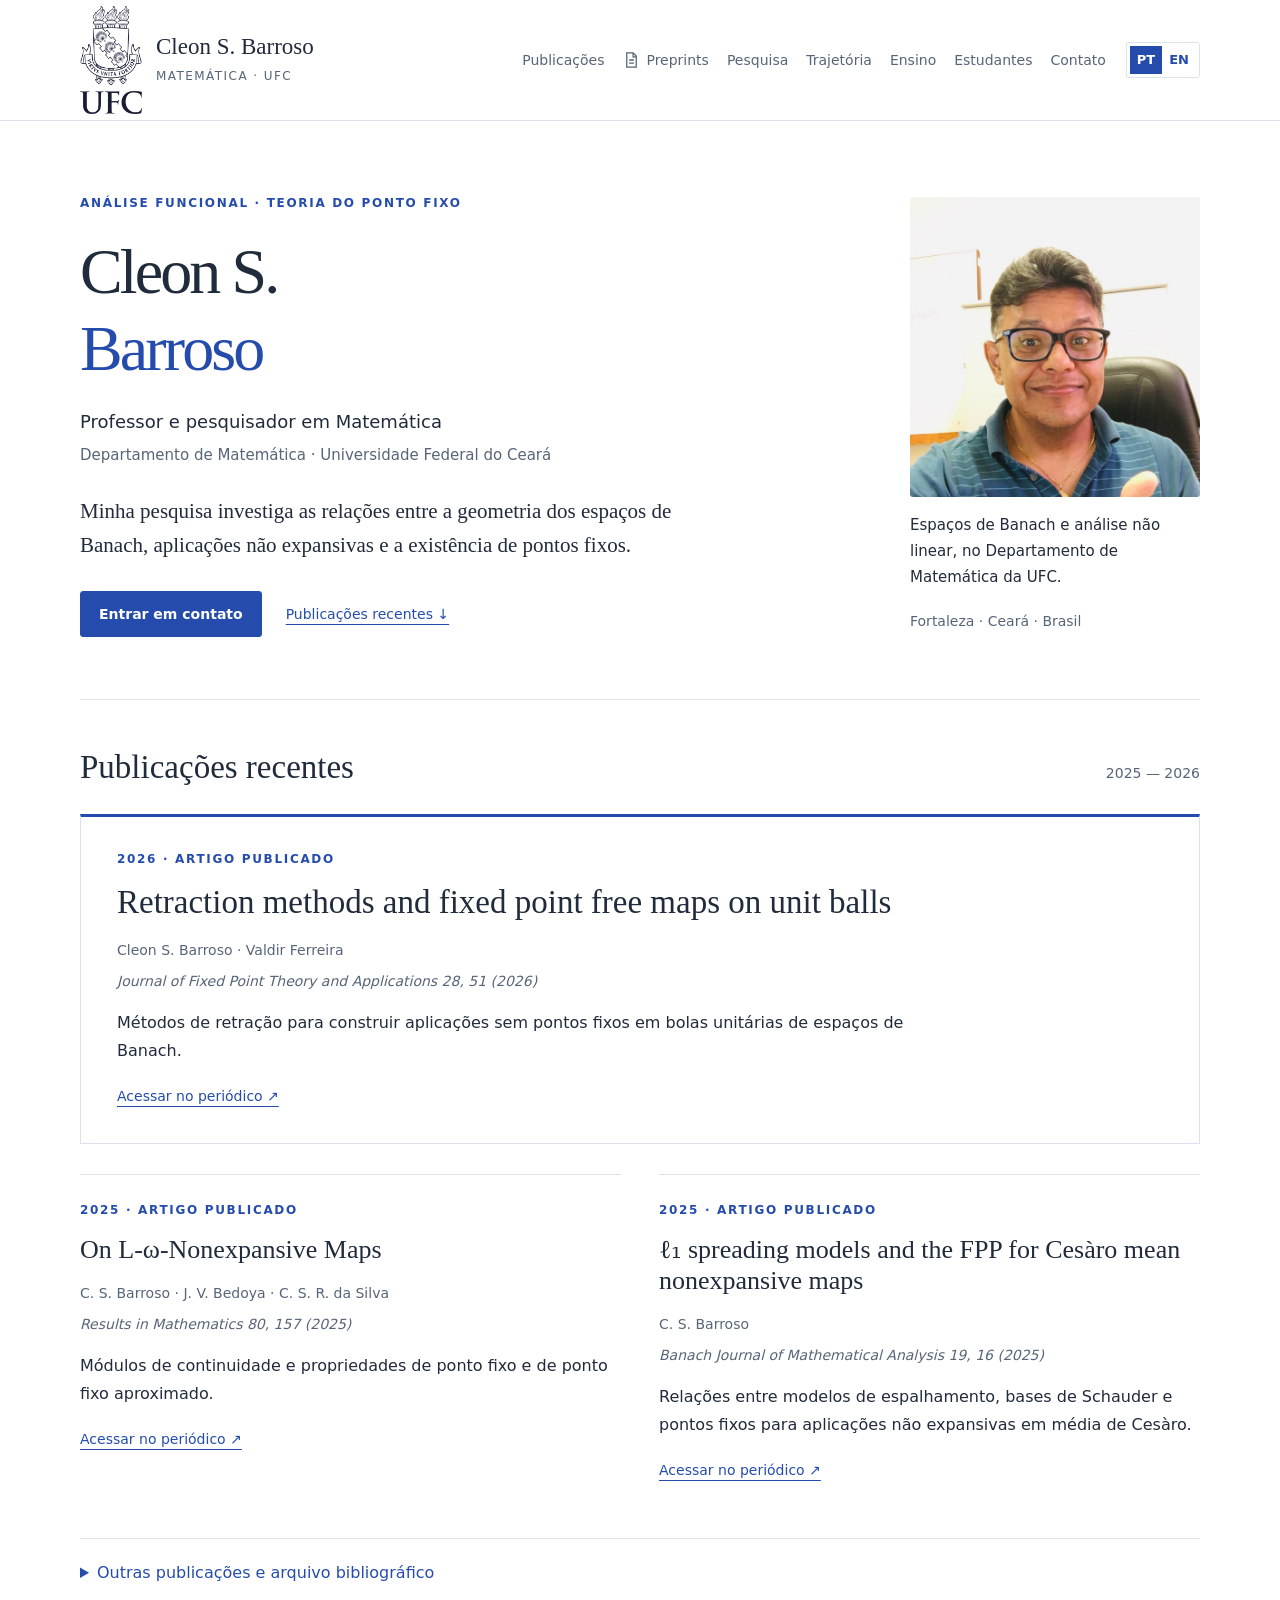
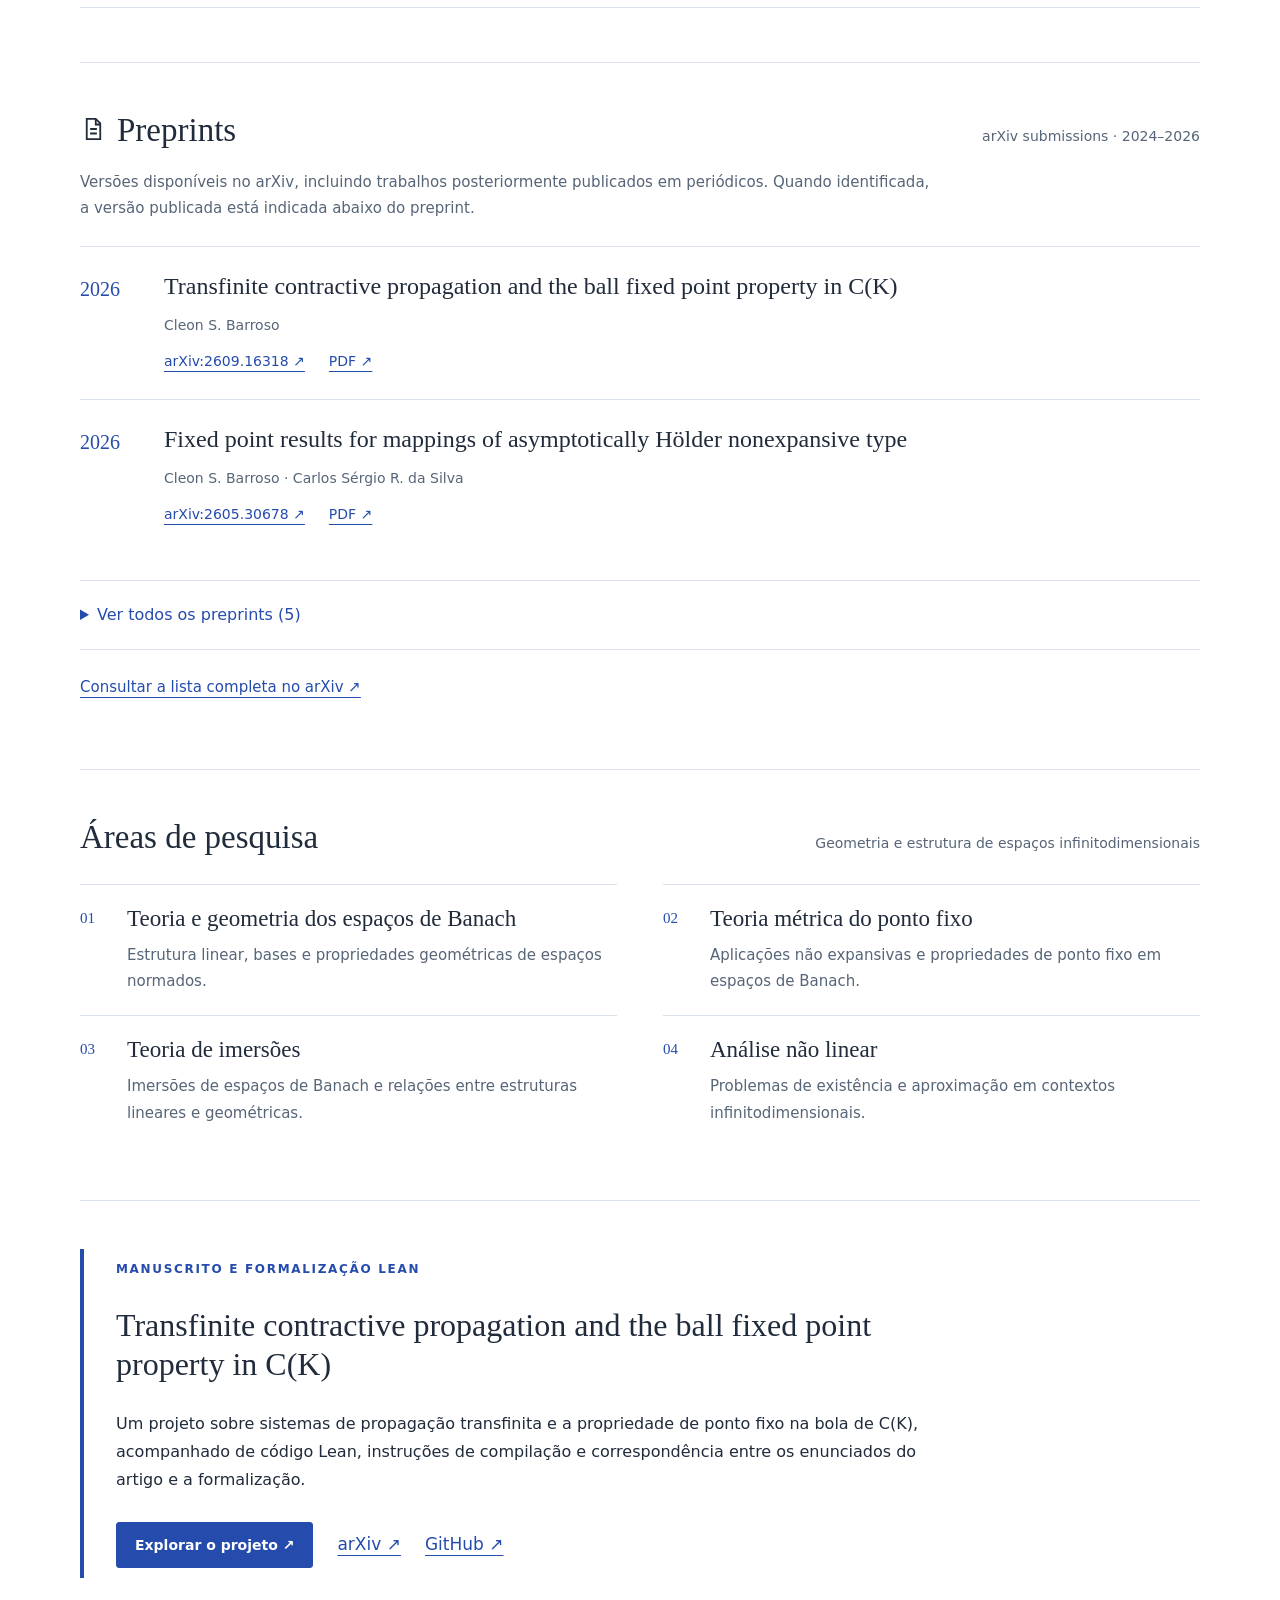
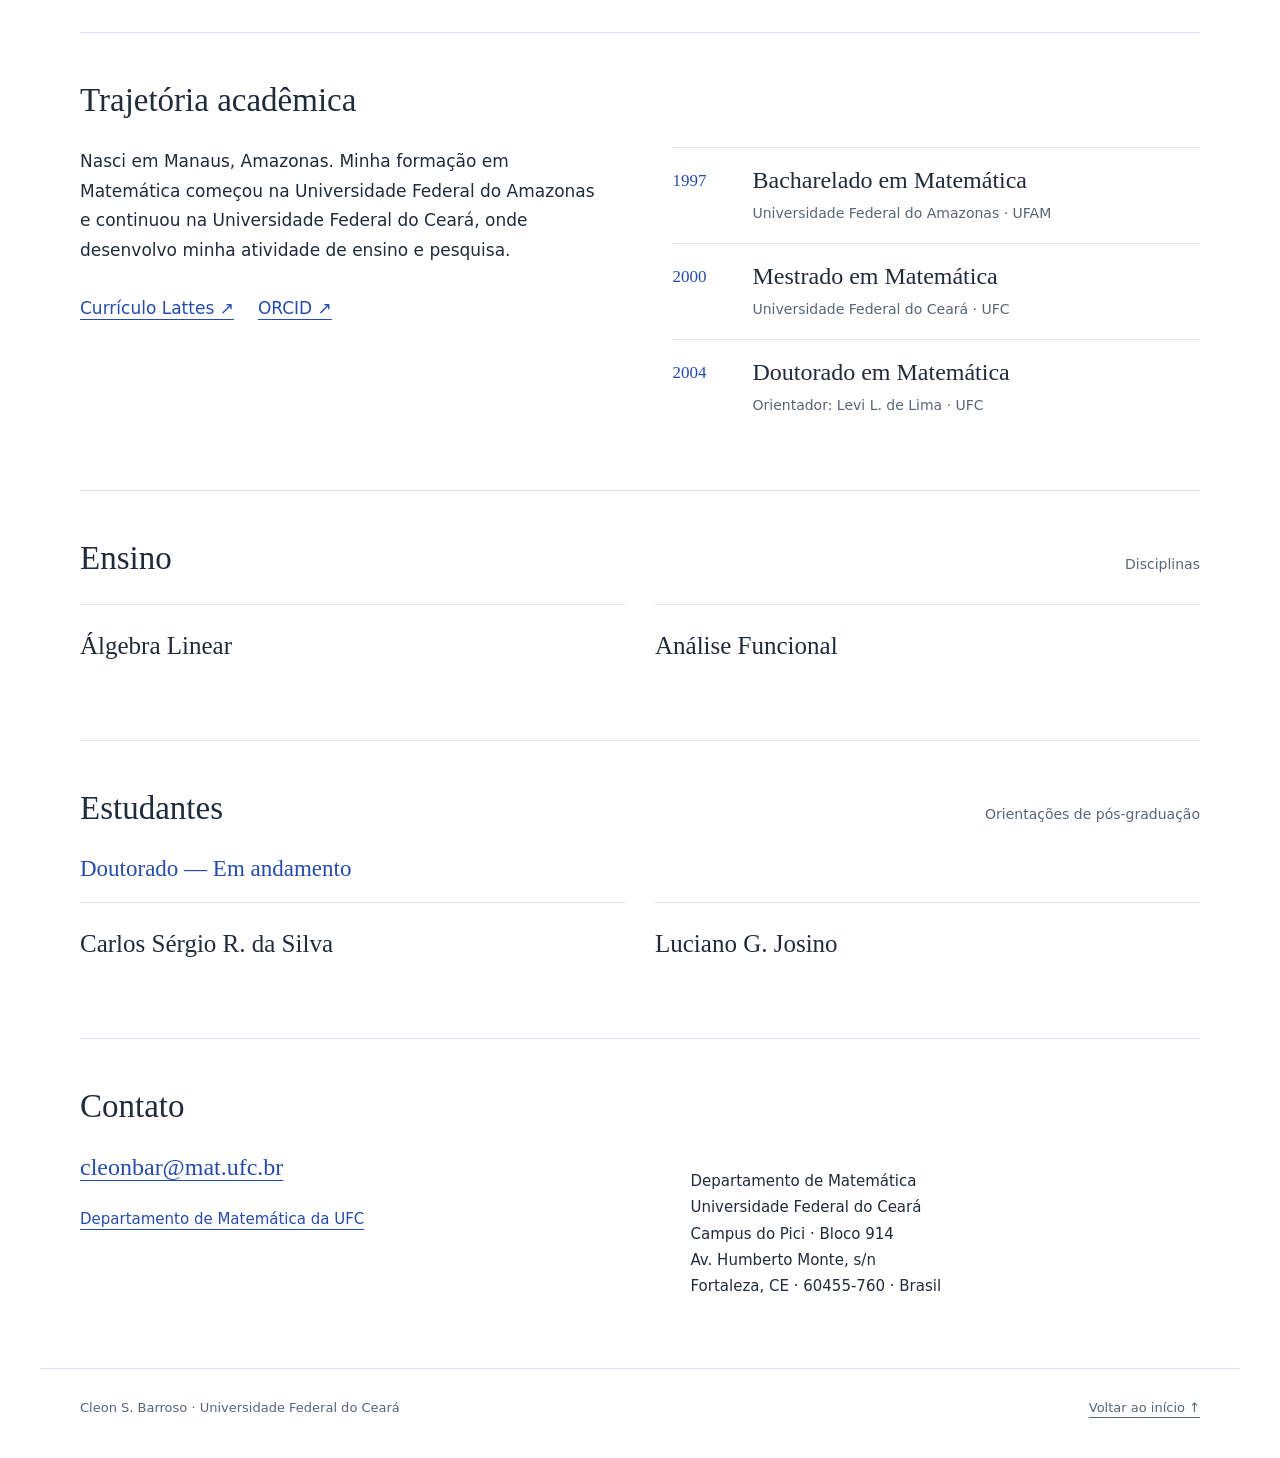
==== commit 6c355dd5: "Feature 2026 preprints and archive 2024-2026 Show only the two 2026 preprints by default. Restore th" ====
--- a/index.html
+++ b/index.html
@@ -6,7 +6,7 @@
 <header class="site-header"><div class="wrap header-inner"><a class="brand" href="#top"><img class="ufc-crest" src="ufc-official.png" alt="Brasão da Universidade Federal do Ceará" width="448" height="783"><span><strong>Cleon S. Barroso</strong><small>MATEMÁTICA · UFC</small></span></a><div class="nav-group"><nav aria-label="Navegação principal"><a href="#publications">Publicações</a><a class="preprint-nav" href="#preprints"><svg class="preprint-icon" viewBox="0 0 24 24" fill="none" stroke="currentColor" stroke-width="1.6" aria-hidden="true"><path d="M6 3h8l4 4v14H6z"/><path d="M14 3v5h4M9 12h6M9 16h6"/></svg>Preprints</a><a href="#research">Pesquisa</a><a href="#about">Trajetória</a><a href="#teaching">Ensino</a><a href="#students">Estudantes</a><a href="#contact">Contato</a></nav><div class="languages" aria-label="Idioma"><a href="index.html" lang="pt" hreflang="pt" aria-current="page" >PT</a><a href="en.html" lang="en" hreflang="en" >EN</a></div></div></div></header>
 <main class="wrap" id="main"><section class="hero"><div><p class="eyebrow">Análise funcional · Teoria do ponto fixo</p><h1>Cleon S.<br><span class="surname">Barroso</span></h1><p class="role">Professor e pesquisador em Matemática</p><p class="affiliation">Departamento de Matemática · Universidade Federal do Ceará</p><p class="intro">Minha pesquisa investiga as relações entre a geometria dos espaços de Banach, aplicações não expansivas e a existência de pontos fixos.</p><div class="actions"><a class="button primary" href="mailto:cleonbar@mat.ufc.br">Entrar em contato</a><a class="text-link" href="#publications">Publicações recentes ↓</a></div></div><aside class="profile-aside"><img class="portrait" src="portrait.jpg" width="1280" height="1654" alt="Cleon S. Barroso"><p class="portrait-caption">Espaços de Banach e análise não linear, no Departamento de Matemática da UFC.</p><p class="location">Fortaleza · Ceará · Brasil</p></aside></section>
 <section class="section" id="publications"><div class="section-top"><h2>Publicações recentes</h2><p>2025 — 2026</p></div><div class="papers"><article class="paper lead-paper"><p class="eyebrow">2026 · Artigo publicado</p><h3 lang="en"><a href="https://doi.org/10.1007/s11784-026-01310-x">Retraction methods and fixed point free maps on unit balls</a></h3><p class="authors">Cleon S. Barroso · Valdir Ferreira</p><p class="journal">Journal of Fixed Point Theory and Applications 28, 51 (2026)</p><p class="paper-description">Métodos de retração para construir aplicações sem pontos fixos em bolas unitárias de espaços de Banach.</p><a class="text-link" href="https://doi.org/10.1007/s11784-026-01310-x">Acessar no periódico ↗</a></article><article class="paper "><p class="eyebrow">2025 · Artigo publicado</p><h3 lang="en"><a href="https://doi.org/10.1007/s00025-025-02475-6">On L-ω-Nonexpansive Maps</a></h3><p class="authors">C. S. Barroso · J. V. Bedoya · C. S. R. da Silva</p><p class="journal">Results in Mathematics 80, 157 (2025)</p><p class="paper-description">Módulos de continuidade e propriedades de ponto fixo e de ponto fixo aproximado.</p><a class="text-link" href="https://doi.org/10.1007/s00025-025-02475-6">Acessar no periódico ↗</a></article><article class="paper "><p class="eyebrow">2025 · Artigo publicado</p><h3 lang="en"><a href="https://doi.org/10.1007/s43037-025-00405-w">ℓ₁ spreading models and the FPP for Cesàro mean nonexpansive maps</a></h3><p class="authors">C. S. Barroso</p><p class="journal">Banach Journal of Mathematical Analysis 19, 16 (2025)</p><p class="paper-description">Relações entre modelos de espalhamento, bases de Schauder e pontos fixos para aplicações não expansivas em média de Cesàro.</p><a class="text-link" href="https://doi.org/10.1007/s43037-025-00405-w">Acessar no periódico ↗</a></article></div><details class="archive"><summary>Outras publicações e arquivo bibliográfico</summary><div class="archive-body"><p lang="en"><strong>Hölder-contractive mappings, nonlinear extension problem and fixed point free results.</strong><br>Cleon S. Barroso · Journal of Mathematical Analysis and Applications 528, 127521 (2023).</p><p lang="en"><strong>Basis selection and fixed point results for affine mappings.</strong><br>Cleon S. Barroso · Torrey M. Gallagher · Journal of Fixed Point Theory and Applications 24, 67 (2022).</p><p lang="en"><strong>Isometric embedding of Banach spaces under optimal projection constants.</strong><br>Cleon S. Barroso · Bulletin des Sciences Mathématiques 168, 102968 (2021).</p><p lang="en"><strong>Weak compactness and fixed point property for affine bi-Lipschitz maps.</strong><br>Cleon S. Barroso · Valdir Ferreira · Journal of Mathematical Analysis and Applications 494, 124647 (2021).</p><div class="actions"><a href="https://pgmat.ufc.br/en/publications/">Registro de publicações da UFC ↗</a></div></div></details></section>
-<section class="section" id="preprints"><div class="section-top"><h2><svg class="preprint-icon" viewBox="0 0 24 24" fill="none" stroke="currentColor" stroke-width="1.6" aria-hidden="true"><path d="M6 3h8l4 4v14H6z"/><path d="M14 3v5h4M9 12h6M9 16h6"/></svg>Preprints</h2><p>Depósitos no arXiv · 2023–2026</p></div><p class="section-note">Versões disponíveis no arXiv, incluindo trabalhos posteriormente publicados em periódicos. Quando identificada, a versão publicada está indicada abaixo do preprint.</p><div class="preprint-list"><article class="preprint-entry"><span class="preprint-year">2026</span><div><h3 lang="en"><a href="https://arxiv.org/abs/2609.16318">Transfinite contractive propagation and the ball fixed point property in C(K)</a></h3><p class="authors">Cleon S. Barroso</p><div class="preprint-links"><a href="https://arxiv.org/abs/2609.16318">arXiv:2609.16318 ↗</a><a href="https://arxiv.org/pdf/2609.16318" aria-label="PDF: Transfinite contractive propagation and the ball fixed point property in C(K)">PDF ↗</a></div></div></article><article class="preprint-entry"><span class="preprint-year">2026</span><div><h3 lang="en"><a href="https://arxiv.org/abs/2605.30678">Fixed point results for mappings of asymptotically Hölder nonexpansive type</a></h3><p class="authors">Cleon S. Barroso · Carlos Sérgio R. da Silva</p><div class="preprint-links"><a href="https://arxiv.org/abs/2605.30678">arXiv:2605.30678 ↗</a><a href="https://arxiv.org/pdf/2605.30678" aria-label="PDF: Fixed point results for mappings of asymptotically Hölder nonexpansive type">PDF ↗</a></div></div></article><article class="preprint-entry"><span class="preprint-year">2024</span><div><h3 lang="en"><a href="https://arxiv.org/abs/2404.16602">High-Order regularity for fully nonlinear elliptic transmission problems under weak convexity assumption</a></h3><p class="authors">G. C. Ricarte · C. S. Barroso · L. S. Tavares</p><div class="preprint-links"><a href="https://arxiv.org/abs/2404.16602">arXiv:2404.16602 ↗</a><a href="https://arxiv.org/pdf/2404.16602" aria-label="PDF: High-Order regularity for fully nonlinear elliptic transmission problems under weak convexity assumption">PDF ↗</a></div></div></article></div><details class="archive preprint-archive"><summary><span class="when-closed">Ver todos os preprints (6)</span><span class="when-open">Mostrar apenas os três mais recentes</span></summary><div class="preprint-list"><article class="preprint-entry"><span class="preprint-year">2024</span><div><h3 lang="en"><a href="https://arxiv.org/abs/2403.18113">ℓ₁ spreading models and the FPP for Cesàro mean nonexpansive maps</a></h3><p class="authors">C. S. Barroso</p><div class="preprint-links"><a href="https://arxiv.org/abs/2403.18113">arXiv:2403.18113 ↗</a><a href="https://arxiv.org/pdf/2403.18113" aria-label="PDF: ℓ₁ spreading models and the FPP for Cesàro mean nonexpansive maps">PDF ↗</a></div><p class="preprint-status"><strong>Publicado em periódico</strong><br><a href="https://doi.org/10.1007/s43037-025-00405-w">Banach Journal of Mathematical Analysis (2025) ↗</a></p></div></article><article class="preprint-entry"><span class="preprint-year">2023</span><div><h3 lang="en"><a href="https://arxiv.org/abs/2307.12958">Retraction methods and fixed point free maps with null minimal displacements on unit balls</a></h3><p class="authors">C. S. Barroso · V. Ferreira</p><div class="preprint-links"><a href="https://arxiv.org/abs/2307.12958">arXiv:2307.12958 ↗</a><a href="https://arxiv.org/pdf/2307.12958" aria-label="PDF: Retraction methods and fixed point free maps with null minimal displacements on unit balls">PDF ↗</a></div><p class="preprint-status"><strong>Publicado em periódico</strong><br><a href="https://doi.org/10.1007/s11784-026-01310-x">Journal of Fixed Point Theory and Applications (2026) ↗</a></p></div></article><article class="preprint-entry"><span class="preprint-year">2023</span><div><h3 lang="en"><a href="https://arxiv.org/abs/2302.11287">Remarks on the FPP in Banach spaces with unconditional Schauder basis</a></h3><p class="authors">Cleon S. Barroso</p><div class="preprint-links"><a href="https://arxiv.org/abs/2302.11287">arXiv:2302.11287 ↗</a><a href="https://arxiv.org/pdf/2302.11287" aria-label="PDF: Remarks on the FPP in Banach spaces with unconditional Schauder basis">PDF ↗</a></div></div></article></div></details><p class="preprint-more"><a href="https://arxiv.org/search/?searchtype=author&amp;query=Barroso%2C+C+S&amp;abstracts=show&amp;order=-announced_date_first&amp;size=50">Consultar a lista completa no arXiv ↗</a></p></section>
+<section class="section" id="preprints"><div class="section-top"><h2><svg class="preprint-icon" viewBox="0 0 24 24" fill="none" stroke="currentColor" stroke-width="1.6" aria-hidden="true"><path d="M6 3h8l4 4v14H6z"/><path d="M14 3v5h4M9 12h6M9 16h6"/></svg>Preprints</h2><p lang="en">arXiv submissions · 2024–2026</p></div><p class="section-note">Versões disponíveis no arXiv, incluindo trabalhos posteriormente publicados em periódicos. Quando identificada, a versão publicada está indicada abaixo do preprint.</p><div class="preprint-list"><article class="preprint-entry"><span class="preprint-year">2026</span><div><h3 lang="en"><a href="https://arxiv.org/abs/2609.16318">Transfinite contractive propagation and the ball fixed point property in C(K)</a></h3><p class="authors">Cleon S. Barroso</p><div class="preprint-links"><a href="https://arxiv.org/abs/2609.16318">arXiv:2609.16318 ↗</a><a href="https://arxiv.org/pdf/2609.16318" aria-label="PDF: Transfinite contractive propagation and the ball fixed point property in C(K)">PDF ↗</a></div></div></article><article class="preprint-entry"><span class="preprint-year">2026</span><div><h3 lang="en"><a href="https://arxiv.org/abs/2605.30678">Fixed point results for mappings of asymptotically Hölder nonexpansive type</a></h3><p class="authors">Cleon S. Barroso · Carlos Sérgio R. da Silva</p><div class="preprint-links"><a href="https://arxiv.org/abs/2605.30678">arXiv:2605.30678 ↗</a><a href="https://arxiv.org/pdf/2605.30678" aria-label="PDF: Fixed point results for mappings of asymptotically Hölder nonexpansive type">PDF ↗</a></div></div></article></div><details class="archive preprint-archive"><summary><span class="when-closed">Ver todos os preprints (5)</span><span class="when-open">Mostrar apenas os preprints de 2026</span></summary><div class="preprint-list"><article class="preprint-entry"><span class="preprint-year">2025</span><div><h3 lang="en"><a href="https://arxiv.org/abs/2507.00859">On L-ω-nonexpansive maps</a></h3><p class="authors">Cleon S. Barroso · Jeimer V. Bedoya · Carlos S. R. da Silva</p><div class="preprint-links"><a href="https://arxiv.org/abs/2507.00859">arXiv:2507.00859 ↗</a><a href="https://arxiv.org/pdf/2507.00859" aria-label="PDF: On L-ω-nonexpansive maps">PDF ↗</a></div><p class="preprint-status"><strong>Publicado em periódico</strong><br><a href="https://doi.org/10.1007/s00025-025-02475-6">Results in Mathematics (2025) ↗</a></p></div></article><article class="preprint-entry"><span class="preprint-year">2024</span><div><h3 lang="en"><a href="https://arxiv.org/abs/2404.16602">High-Order regularity for fully nonlinear elliptic transmission problems under weak convexity assumption</a></h3><p class="authors">G. C. Ricarte · C. S. Barroso · L. S. Tavares</p><div class="preprint-links"><a href="https://arxiv.org/abs/2404.16602">arXiv:2404.16602 ↗</a><a href="https://arxiv.org/pdf/2404.16602" aria-label="PDF: High-Order regularity for fully nonlinear elliptic transmission problems under weak convexity assumption">PDF ↗</a></div></div></article><article class="preprint-entry"><span class="preprint-year">2024</span><div><h3 lang="en"><a href="https://arxiv.org/abs/2403.18113">ℓ₁ spreading models and the FPP for Cesàro mean nonexpansive maps</a></h3><p class="authors">C. S. Barroso</p><div class="preprint-links"><a href="https://arxiv.org/abs/2403.18113">arXiv:2403.18113 ↗</a><a href="https://arxiv.org/pdf/2403.18113" aria-label="PDF: ℓ₁ spreading models and the FPP for Cesàro mean nonexpansive maps">PDF ↗</a></div><p class="preprint-status"><strong>Publicado em periódico</strong><br><a href="https://doi.org/10.1007/s43037-025-00405-w">Banach Journal of Mathematical Analysis (2025) ↗</a></p></div></article></div></details><p class="preprint-more"><a href="https://arxiv.org/search/?searchtype=author&amp;query=Barroso%2C+C+S&amp;abstracts=show&amp;order=-announced_date_first&amp;size=50">Consultar a lista completa no arXiv ↗</a></p></section>
 <section class="section" id="research"><div class="section-top"><h2>Áreas de pesquisa</h2><p>Geometria e estrutura de espaços infinitodimensionais</p></div><div class="research-grid"><article class="research-item"><span class="number">01</span><div><h3>Teoria e geometria dos espaços de Banach</h3><p>Estrutura linear, bases e propriedades geométricas de espaços normados.</p></div></article><article class="research-item"><span class="number">02</span><div><h3>Teoria métrica do ponto fixo</h3><p>Aplicações não expansivas e propriedades de ponto fixo em espaços de Banach.</p></div></article><article class="research-item"><span class="number">03</span><div><h3>Teoria de imersões</h3><p>Imersões de espaços de Banach e relações entre estruturas lineares e geométricas.</p></div></article><article class="research-item"><span class="number">04</span><div><h3>Análise não linear</h3><p>Problemas de existência e aproximação em contextos infinitodimensionais.</p></div></article></div></section>
 <section class="section" id="projects"><div class="project"><p class="eyebrow">Manuscrito e formalização Lean</p><h2 lang="en">Transfinite contractive propagation and the ball fixed point property in C(K)</h2><p>Um projeto sobre sistemas de propagação transfinita e a propriedade de ponto fixo na bola de C(K), acompanhado de código Lean, instruções de compilação e correspondência entre os enunciados do artigo e a formalização.</p><div class="actions"><a class="button primary" href="https://cleon-sb.github.io/ball-fixed-point-property-ck-spaces/">Explorar o projeto ↗</a><a href="https://arxiv.org/abs/2609.16318">arXiv ↗</a><a href="https://github.com/Cleon-SB/ball-fixed-point-property-ck-spaces">GitHub ↗</a></div></div></section>
 <section class="section" id="about"><div class="section-top"><h2>Trajetória acadêmica</h2></div><div class="about-grid"><div><p class="bio">Nasci em Manaus, Amazonas. Minha formação em Matemática começou na Universidade Federal do Amazonas e continuou na Universidade Federal do Ceará, onde desenvolvo minha atividade de ensino e pesquisa.</p><div class="actions"><a href="http://lattes.cnpq.br/7350699249432317">Currículo Lattes ↗</a><a href="https://orcid.org/0000-0003-2401-9200">ORCID ↗</a></div></div><div><div class="degree"><span>1997</span><div><h3>Bacharelado em Matemática</h3><p>Universidade Federal do Amazonas · UFAM</p></div></div><div class="degree"><span>2000</span><div><h3>Mestrado em Matemática</h3><p>Universidade Federal do Ceará · UFC</p></div></div><div class="degree"><span>2004</span><div><h3>Doutorado em Matemática</h3><p>Orientador: Levi L. de Lima · UFC</p></div></div></div></div></section>
